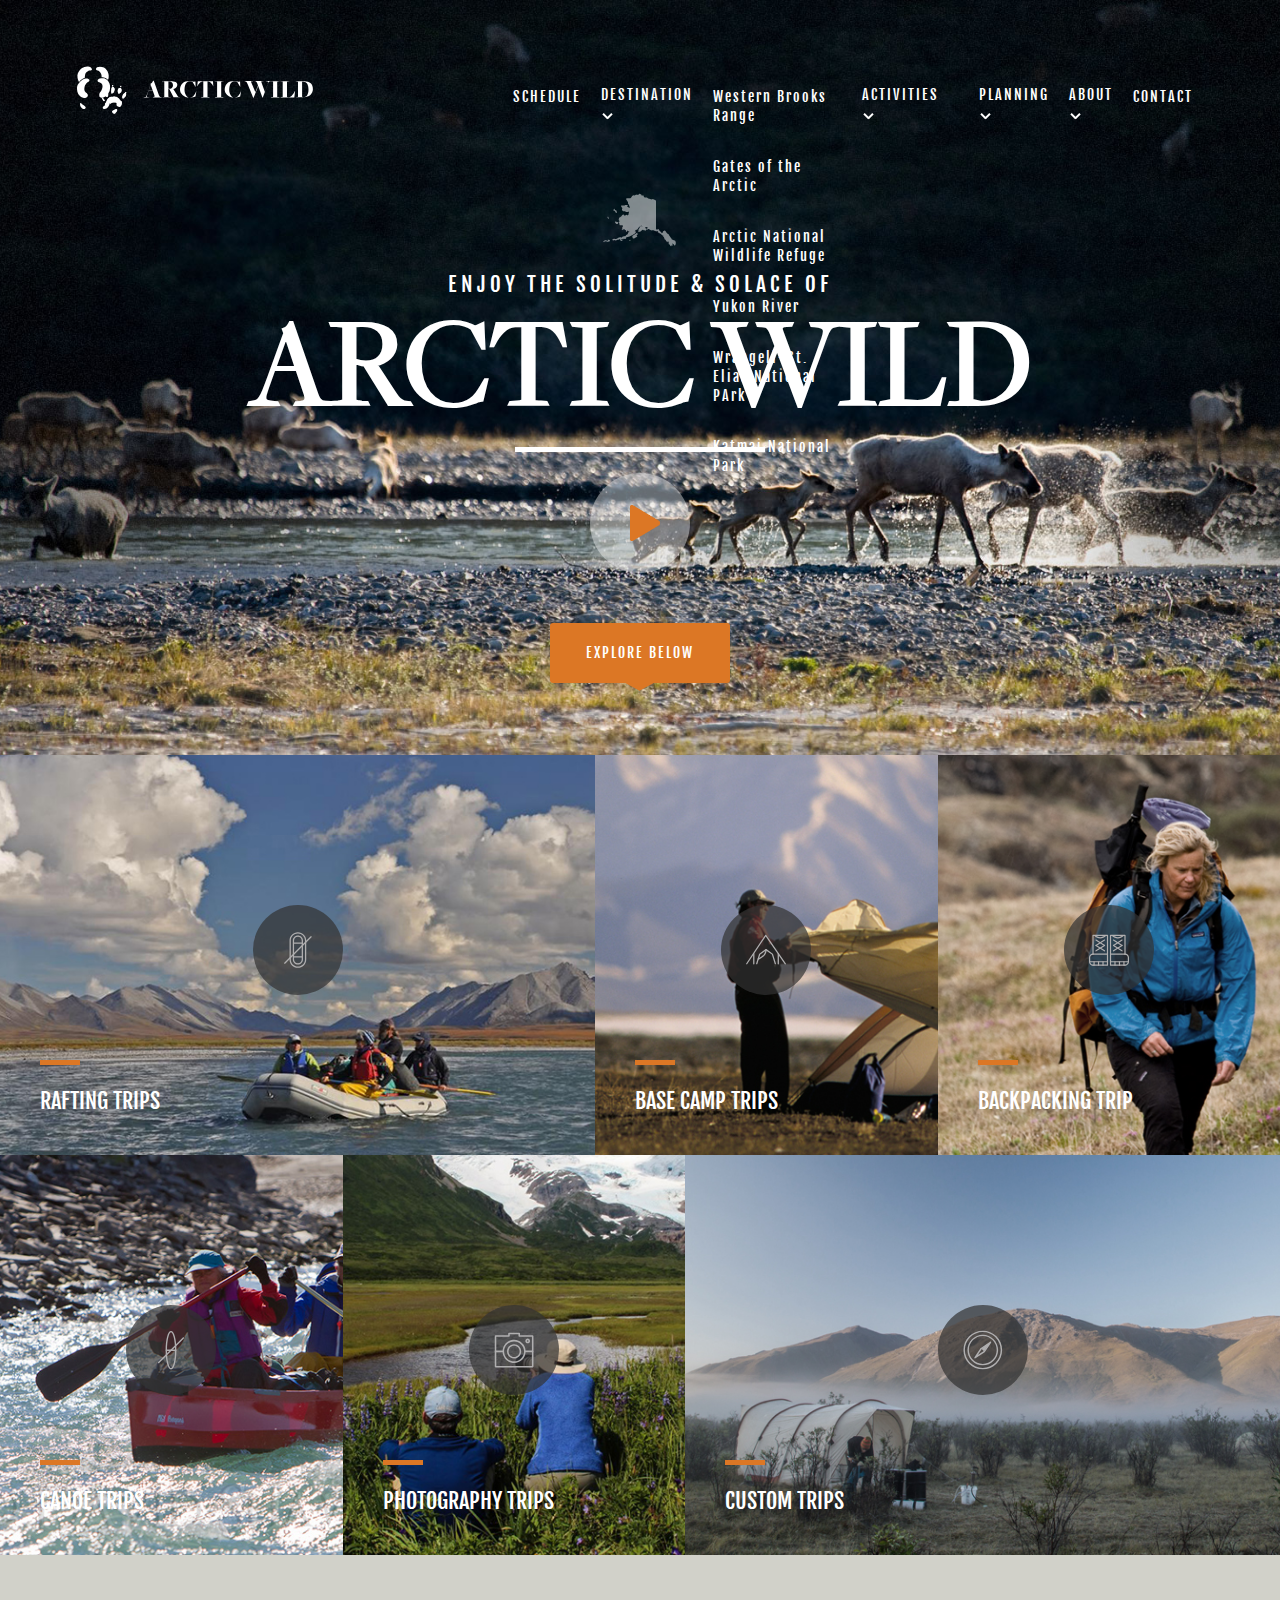
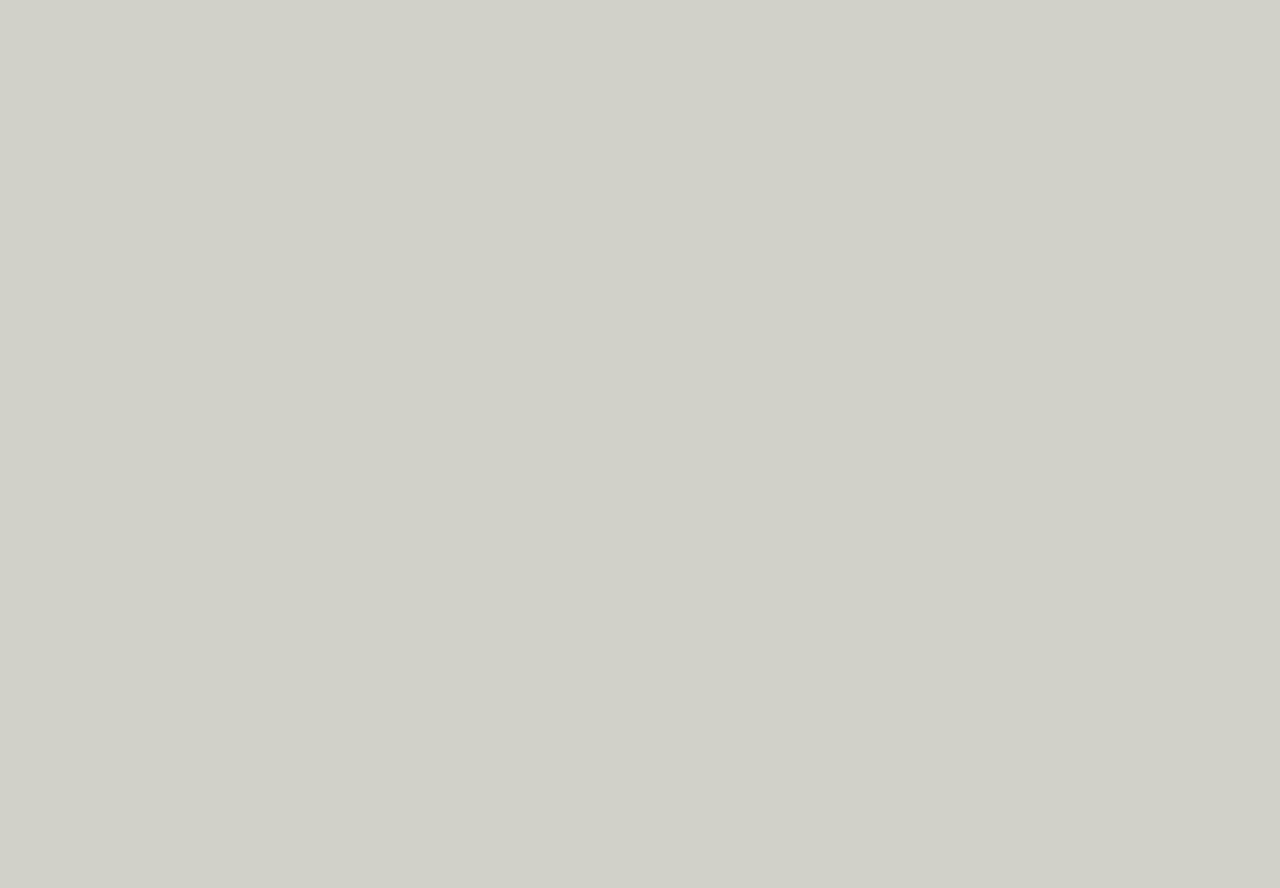
==== index.html @ 96a6e53b "start adding desktop nav menu" ====
<!DOCTYPE html>
<html>
  <head>
    <link rel="stylesheet" href="fonts/FjallaOne.css">
    <link rel="stylesheet" href="fonts/FreightBigBook.css">
    <link href="https://fonts.googleapis.com/css?family=Open+Sans" rel="stylesheet">
    <link rel="stylesheet" href="css/main.css" media="screen">
    <script
  src="https://code.jquery.com/jquery-2.2.4.min.js"
  integrity="sha256-BbhdlvQf/xTY9gja0Dq3HiwQF8LaCRTXxZKRutelT44="
  crossorigin="anonymous"></script>
    <script type="text/javascript" src="scripts/scripts.js"></script>
    <meta charset="utf-8">
    <title>arctic wild</title>
  </head>
  <body>
    <div class="top-container">
      <div class="nav-bar">
        <div class="nav-bar-logo">
          <svg xmlns="http://www.w3.org/2000/svg" xmlns:xlink="http://www.w3.org/1999/xlink" version="1.1" id="Layer_1" x="0px" y="0px" width="100px" height="100px" viewBox="0 0 100 100" enable-background="new 0 0 100 100" xml:space="preserve" class="svg-raw mark replaced-svg">
          <g>
          	<g>
          		<g>
          			<path fill="#FFFFFF" d="M17.018,90.311c0-0.119,0-0.18,0-0.356c0-0.12-0.179,0-0.06,0.117L17.018,90.311z"></path>
          			<path fill="#FFFFFF" d="M13.571,88.229l1.664-0.119c0.95-0.535,1.841-1.13,2.081-2.376c0-0.237,0-0.713,0-1.131l-0.714-1.187     l-0.417-0.476c-0.118,0-0.238-0.06-0.238-0.06c-0.119,0-0.177,0-0.177-0.179l-3.685-3.091c-0.535,0-0.594-0.533-1.07-0.771     c-1.544-1.19-2.555-2.854-4.457-2.675C6.439,76.346,6.261,76.762,6.083,77c-0.119,1.542,0,2.969,0.416,4.336l0.713,1.844     c0.059,0.237,0.356,0.476,0.356,0.771c0.059,0.118,0.296,0.118,0.356,0.178l0.713,1.01c0,0.061,0.059,0.12,0.178,0.358     c0,0,0.06,0.058,0.06,0.118c0.95,1.127,2.139,1.96,3.564,2.495C12.917,88.11,13.333,88.229,13.571,88.229z"></path>
          			<path fill="#FFFFFF" d="M14.997,66.184c0.95,0,1.842-0.416,2.793-0.534c0.892-0.356,1.426-0.654,1.782-1.189     c0.061,0,0.178-0.061,0.239-0.061c0.653-0.415,0.891-1.129,1.544-1.662c0.475-1.308,0.298-2.675,0.06-3.982     c-0.713-1.724-2.377-2.852-3.685-3.921l-0.654-0.3c0-0.236-0.237-0.236-0.237-0.354c-0.238-0.415-0.594-0.653-0.892-1.01     c-0.415-0.773-0.712-1.485-0.891-2.021c-0.831-2.673-0.297-5.764,0.357-8.259c0-0.297,0-0.476,0.178-0.655l1.129-2.674     c0.118-0.119,0.118-0.119,0.237-0.119l1.248-1.961c0.714-0.833,1.605-2.317,2.912-2.852l1.545-1.07     c0.059-0.059,0.059-0.178,0.356-0.297c0.476,0,1.069-0.653,1.486-1.188c0.535-0.773,0.238-1.664,0-2.615     c-0.773-1.188-2.08-1.902-3.566-2.436c-1.307-0.119-2.496-0.179-3.803,0.178c-0.951,0-1.663,0.594-2.614,0.594     c-0.356,0.06-0.476,0.298-0.833,0.298l-3.802,2.138c-0.061,0-0.18,0.179-0.18,0.179l-2.733,2.318l-1.01,1.188     c-0.713,0.535-1.426,1.367-2.021,2.02c-0.06,0.298-0.118,0.357-0.178,0.476L2.815,37.6l-1.249,2.08l-0.476,0.892     c-0.059,0.475-0.416,0.951-0.416,1.427C0.2,42.592,0.378,43.246,0.2,43.899c-0.475,2.615,0,5.348,0.357,8.023     c-0.12,0.416,0.178,0.712,0.178,1.366c0.356,0.713,0.416,1.365,0.772,1.962c0.535,1.781,1.426,3.269,2.496,4.634     c0.594,0.773,1.546,1.664,2.199,2.379c0.059,0.059,0.237,0.236,0.237,0.236c1.069,1.129,2.555,1.9,4.279,2.614     c0.951,0.238,1.902,0.654,3.09,0.952C14.165,66.065,14.521,66.065,14.997,66.184z"></path>
          			<path fill="#FFFFFF" d="M4.479,33.261c0.06,0,0.06,0,0.119,0l0.536-0.415c1.128-1.427,3.03-3.388,4.754-4.338     c0.237-0.058,0.415-0.058,0.474-0.12c0.595-0.594,1.368-0.712,2.08-1.188c0.713,0.118,0.892-0.476,1.604-0.476     c0.357-0.058,0.417-0.356,0.951-0.356l0.417-0.593c0.534-2.081,0.297-4.219,0.891-6.358c0.297-0.833,0.297-1.605,0.714-2.2     c0.237-0.831,0.712-1.484,1.307-2.081c0.119-0.059,0.178-0.237,0.297-0.237l0.119-0.296c0.118-0.06,0.178-0.06,0.297-0.119     c0.119-0.119,0.119-0.179,0.177-0.238c0.654-0.535,1.249-1.189,1.961-1.485c0.356-0.298,0.833-0.357,0.952-0.713     c0.891-0.297,1.367-0.476,2.139-0.832c1.841-0.06,4.337,0,5.408-1.665c0.118-0.119,0.118-0.177,0.118-0.177     c0.475-1.725-0.475-2.972-1.724-4.042c-2.02-1.842-5.05-2.199-7.725-2.318c-1.842,0-3.744,0.416-5.289,0.951     c-0.356,0.178-0.891,0.178-1.129,0.356c-0.95,0.535-1.783,0.952-2.674,1.427c-2.377,1.128-4.16,3.149-5.824,4.753     c-1.546,2.138-2.853,4.16-3.803,6.478c-0.238,1.07-0.535,1.783-0.535,2.792c0,0.06-0.119,0.117-0.178,0.117     c0,0.597-0.238,1.191-0.06,1.785c-0.119,2.614,0.238,5.169,1.189,7.784c0.416,0.951,0.593,2.08,1.129,2.852     c0.237,0.417,0.475,0.774,0.772,0.951c0.119,0,0.179,0,0.417,0.06L4.479,33.261z"></path>
          		</g>
          		<path fill="#FFFFFF" d="M53.979,87.992c1.962,0.237,4.16-0.595,5.765-1.546c1.011-1.009,2.08-1.782,2.675-2.853    c0,0,0.356-0.118,0.356-0.414l0.118-0.238l1.367-2.199c0.653-1.781,1.486-3.98,0.118-5.823c-0.118-0.298-0.831-0.298-1.129,0    c-0.475,0.118-0.95,0.417-1.247,0.654c-0.892,0.653-1.783,1.427-2.496,2.138l-3.625,2.854l-0.356,0.355    c-0.118,0-0.297,0.061-0.356,0.297l-1.13,0.773c-0.06,0.06-0.06,0.177-0.237,0.237c-0.771,0.416-1.426,1.07-2.139,2.02    c-0.179,0.892-0.06,1.962,0.237,2.676c0.178,0.119,0.416,0.475,0.595,0.594L53.979,87.992z"></path>
          		<path fill="#FFFFFF" d="M48.928,65.53c2.556,0.179,4.933-0.952,7.013-1.902c0-0.058,0.06-0.058,0.178-0.238    c0.298,0,0.417-0.177,0.417-0.238c0.771-0.235,1.307-1.069,1.96-1.543c0.654-0.536,1.248-1.249,1.842-1.663    c0.298-0.181,0.298-0.478,0.417-0.536l1.782-2.26l0.475-0.89l0.298-0.892c0.179-0.179,0.297-0.179,0.416-0.237    c0.178-0.597,0.892-1.308,0.951-2.141c0.416-0.296,0.416-0.832,0.534-1.128c1.07-3.507,1.368-7.073,0.773-10.697    c-0.119-1.546-0.773-2.733-1.01-4.22l-2.438-4.516c-0.951-1.188-2.317-2.199-3.387-3.269l-2.318-1.366    c-0.771-0.713-1.663-0.833-2.496-1.188c-0.475,0-1.01,0-1.306-0.238c0,0-0.238,0-0.298,0s-0.179,0-0.237-0.059h-4.16l-3.09,0.653    c-0.535,0.595-1.427,0.595-1.962,1.13c-1.307,0.891-2.139,2.02-2.257,3.564c0.178,0.713,0.416,1.248,0.773,1.545    c0,0.059,0.059,0.059,0.059,0.178c0.06,0.059,0.119,0.059,0.298,0.059c0,0.061,0.059,0.119,0.179,0.238    c0.059,0.178,0.356,0.238,0.474,0.238l3.091,1.189l2.852,1.723c0,0.06,0,0.238,0.119,0.416c0.059,0,0.179,0,0.237,0    c0.06,0.118,0.06,0.178,0.119,0.298c0.119,0.059,0.237,0.059,0.417,0.118c2.021,2.793,1.604,7.13,0.356,10.4    c-0.595,1.248-1.129,2.673-1.724,3.803l-1.545,2.317c-0.119,0.179-0.119,0.236-0.238,0.236l-0.594,0.596    c-0.654,1.01-1.07,2.138-1.308,3.327l-0.06,2.495c0.297,1.188,0.416,2.794,1.724,3.389c0.059,0.117,0.059,0.237,0.178,0.355    l0.832,0.417l0.417,0.118c0.297,0.18,0.297,0.298,0.475,0.358L48.928,65.53z"></path>
          		<path fill="#FFFFFF" d="M61.883,29.34l0.06-0.119c0.237-0.119,0.356-0.238,0.535-0.416c0.415-1.13,0.533-2.378,0.831-3.686    c0.179-2.435,0.238-4.575-0.356-6.893c-0.355-0.891-0.355-1.664-0.772-2.495c-0.237-0.715-0.416-1.011-0.476-1.784    c-0.238-0.238-0.356-0.772-0.534-1.129c-0.477-0.712-1.01-1.426-1.545-2.139c-0.357-0.535-0.772-1.01-1.248-1.604    c-0.417-0.891-1.665-1.841-2.437-2.377c-0.534-0.356-0.832-0.773-1.367-1.01c-0.772-0.476-1.426-0.594-2.198-1.188    c-4.101-1.189-8.617-1.486-12.302,0.179c-0.237,0.237-0.298,0.415-0.535,0.415c-0.236,0.119-0.296,0.238-0.415,0.298    c-0.06,0.178-0.237,0.357-0.476,0.476c-0.475,0.712-0.951,1.901-0.535,3.03c0.06,0.06,0.06,0.178,0.178,0.357    c0.238,0.296,0.654,0.89,1.248,1.068c1.011,0.417,2.14,0.417,3.15,1.011c0.535,0,0.593,0.476,1.128,0.476    c1.724,1.604,3.328,3.566,4.338,5.883c0.179,0.535,0.357,1.248,0.594,1.783c0.119,0.594,0.298,1.129,0.298,1.724    c0.356,1.07,0,2.138,0.178,3.268l2.377,0.059l3.804,1.07c2.436,0.951,4.337,2.139,6.357,3.744H61.883z"></path>
          	</g>
          	<g>
          		<path fill="#FFFFFF" d="M75.016,97.737l2.02-1.426l0.476-1.249c1.366-0.534,2.021-1.663,2.614-2.911    c0.595-1.129,0.238-2.377,0.059-3.506c-0.178-0.416-0.652-0.773-1.307-0.891c-1.129,0.117-1.842,0.475-2.791,0.831    c0,0.06-0.119,0.06-0.18,0.179l-2.91,1.664c-0.061,0.059-0.119,0.238-0.179,0.297l-1.843,1.01l-0.594,0.653l-0.416,0.833    l1.188,2.495l0.713,0.655L75.016,97.737z"></path>
          		<path fill="#FFFFFF" d="M74.836,97.203l0.833-0.179c0.237-0.179,0.298-0.475,0.713-0.594l0.595-1.546    c0.118-0.118,0.236-0.238,0.534-0.356c0.237-0.237,0.297-0.535,0.772-0.593c0.475-0.714,1.13-1.248,1.486-2.259    c0.475-1.01,0.118-2.081-0.238-3.031c-1.129-0.713-2.496,0-3.445,0.476l-4.755,3.149c-0.298-0.06-0.356,0.238-0.594,0.297    c-0.119,1.368,0.475,2.437,1.486,3.209C73.114,96.431,74.005,96.667,74.836,97.203z"></path>
          		<path fill="#FFFFFF" d="M85.177,83.772L86.9,83.18c1.96-1.368,2.732-4.517,2.971-7.131c0-0.299-0.06-0.417-0.179-0.594    l0.476-2.021c-1.664-1.188-3.625-2.615-4.933-4.457c-0.059-0.297-0.118-0.476-0.356-0.594l-0.476-0.714l-3.149-2.853    c-1.484-1.366-4.041-0.95-5.942-1.842c-2.376-0.356-4.635,0.357-7.189,0.713c-2.258,0.652-4.517,1.486-6.061,3.149    c-0.417,0.416-0.714,0.773-1.13,1.13c-0.595,1.248-1.129,2.317-1.782,3.565c-0.595,2.079-1.427,3.624-2.675,4.992    c-0.653,0.712-0.534,1.603-0.653,2.494c0.297,1.069,0.653,2.021,1.604,2.674c0.892,0.475,1.783,0.06,2.556-0.297    c0.06-0.06,0.179-0.119,0.298-0.237l0.949-0.476l0.654-0.477c0.714-0.889,0.714-2.436,0.892-3.682    c0.178-0.298,0.475-0.476,0.831-0.714c1.189,0.416,2.141,2.316,3.507,1.604c0.356-0.178,0.653-0.357,0.892-0.476    c0.118-0.058,0.178-0.177,0.356-0.414c1.604-1.188,3.803-1.188,5.882-1.308c1.427,0.415,2.971,0,4.101,0.533    c0.356,0.417,0.832,0.714,0.892,1.012c-0.238,2.257-0.417,4.574,1.545,5.823c0.236,0.059,0.297,0.118,0.297,0.118L85.177,83.772z"></path>
          		<path fill="#FFFFFF" d="M84.226,83.18l2.08-0.298c1.545-0.952,2.198-2.794,2.675-4.755c0-1.603,0.356-2.91,0.475-4.337    c-0.297-0.356-0.773-0.714-1.426-0.95c-0.06-0.119-0.179-0.179-0.238-0.238l-1.961-1.783c-0.535-1.069-1.248-1.842-2.021-2.852    c-0.713-0.714-1.427-1.546-2.377-2.021c-0.06-0.058-0.179-0.178-0.238-0.236c-0.118-0.237-0.415-0.237-0.772-0.416    c-0.059-0.119-0.059-0.238-0.238-0.417c-1.603-0.536-3.564-0.832-5.168-1.188c-0.536,0-0.773-0.06-1.249,0l-0.595-0.179    c-2.911,0.535-6.298,0.595-8.912,2.081c-0.06,0.06-0.119,0.237-0.298,0.355c-0.237,0.06-0.415,0.179-0.533,0.356    c-0.061,0.119-0.238,0.18-0.418,0.237c-0.059,0.12-0.236,0.12-0.296,0.358l-0.416,0.475c0,0.297-0.356,0.535-0.595,0.595    c-1.129,1.424-1.604,3.625-2.555,5.347c-0.416,2.437-3.328,3.923-2.496,6.419c0.297,0.355,0.534,0.594,0.653,0.95    c0.179,0.118,0.416,0.476,0.832,0.653l1.843-0.653c0.118-0.061,0.298-0.179,0.355-0.295c0-0.062,0.238-0.182,0.477-0.182    c0.652-0.356,1.01-1.127,1.248-2.079c-0.179-1.07,0.237-1.96,0.653-2.733l1.842,0.062c0.06,0.355,0.476,0.414,0.772,0.712    c0,0,0,0.06,0.06,0.179c0.179,0,0,0.179,0.297,0.118l0.713,0.417c2.021-0.832,4.041-2.558,6.773-2.14    c1.783-0.061,3.566-0.061,5.171,0.178c0.06,0.118,0.178,0.298,0.415,0.237c0.655,0.417,1.248,0.772,1.426,1.605    c0,1.365-1.009,2.912-0.059,4.039c0.297,0.535,0.595,1.011,1.129,1.309L84.226,83.18z"></path>
          		<path fill="#FFFFFF" d="M53.562,72.424l1.427-0.356c0.595-0.357,0.951-0.951,0.714-1.783c-1.07-1.308-2.021-2.615-3.388-3.982    c-0.534-0.297-0.832-0.712-1.308-1.068l-1.248,0.118c-0.298,0.416,0,1.069,0,1.546l0.595,0.771l1.367,3.031l1.188,1.367    C53.267,72.008,53.325,72.304,53.562,72.424z"></path>
          		<path fill="#FFFFFF" d="M53.92,71.71l1.129-0.594c0-0.06,0.06-0.179,0.06-0.298l-1.546-2.139c-0.178-0.06-0.237-0.357-0.356-0.713    l-2.437-1.962c-0.179,0-0.415,0-0.415,0.297l1.367,3.089c0.06,0.06,0.178,0.18,0.415,0.358l0.773,1.485l0.891,0.536L53.92,71.71z"></path>
          		<path fill="#FFFFFF" d="M91.654,67.253c1.188,0,2.14-1.069,2.971-1.901c0.119-0.118,0.237-0.178,0.416-0.238l1.308-1.247    c1.188-1.725,2.377-3.625,1.901-6.062c-0.119-0.237-0.179-0.417-0.179-0.596l0.893-1.604l-0.119-0.713l-0.714-0.772h-1.366    c-0.237,0.296-0.594,0.533-0.772,0.892v0.594l-1.664,1.129c-1.069,0.892-2.259,1.784-2.912,3.388    c-0.535,1.07-0.417,2.199-1.069,3.328c-0.297,1.426,0.772,2.317,0.652,3.447c0,0.236,0.238,0.177,0.477,0.355H91.654z"></path>
          		<path fill="#FFFFFF" d="M91.893,66.539c0.177,0,0.296-0.118,0.475-0.118c1.366-0.771,2.614-2.021,3.922-3.446    c0.831-1.427,1.545-2.733,1.486-4.456c-0.238-0.893-0.833-1.131-1.188-1.784c0-0.059,0.118-0.177,0.178-0.237    c0.178,0,0.297,0,0.476,0c0.535-0.119,0.594-0.653,0.95-1.01c0.06-0.237-0.06-0.356-0.119-0.595c-0.534,0-1.129,0.238-1.307,0.713    v0.654l-1.842,0.771c-0.357,0.238-0.714,0.595-1.309,0.952l-1.129,1.247l-0.534,1.248c-0.297,1.01-0.476,1.901-0.952,2.972    c-0.178,1.068,0.357,1.724,0.477,2.733c0.179,0.298,0.179,0.179,0.238,0.355C91.714,66.539,91.832,66.539,91.893,66.539z"></path>
          		<path fill="#FFFFFF" d="M60.635,64.044l0.594-0.356c0.179-0.179,0.356-0.355,0.654-0.475c0.892-2.318,1.308-5.646-0.417-7.726    c-1.306-1.427-2.316-3.329-4.337-3.149c-0.832,0.296-1.308,0.713-1.783,1.129c-1.188,1.844-1.426,4.635-0.297,6.774    c0.237,0.06,0.297,0.237,0.297,0.416c0.951,1.484,2.377,2.494,3.981,3.269L60.635,64.044z"></path>
          		<path fill="#FFFFFF" d="M59.862,63.332h0.653c0.178,0,0.178-0.298,0.298-0.476c0.118-0.06,0.179-0.119,0.237-0.238    c0.178-0.06,0.356-0.355,0.356-0.714l0.476-0.712c0.179-1.546,0.238-3.209-0.476-4.577c-0.832-1.484-1.961-2.674-3.388-3.625    c-1.188,0.061-2.198,0.951-2.674,1.902c-0.653,1.902-0.416,4.279,0.654,5.765l1.426,1.425L59.862,63.332z"></path>
          		<path fill="#FFFFFF" d="M83.928,57.864l3.21-2.554c0.059-0.061,0.236-0.18,0.356-0.18l0.713-0.715l0.773-1.246    c0.475-1.665,0.652-3.744-0.12-5.646l-0.415-0.476c-0.179-0.534-0.654-0.594-0.951-1.01c-1.188-0.118-2.615-0.594-3.862,0.178    c-1.485,1.427-1.902,3.21-2.438,5.349c0,1.069,0.238,1.842,0.416,2.911C82.442,55.547,82.442,57.27,83.928,57.864z"></path>
          		<path fill="#FFFFFF" d="M69.608,57.626l2.911-1.782c0.891-0.893,1.723-2.14,2.021-3.506c0.713-0.773,0.595-2.021,0.951-3.091    c0.119-1.724-0.476-3.446-1.605-4.458c-1.009-0.712-2.495-1.069-3.921-0.415c-0.179,0.119-0.179,0.237-0.356,0.237    c-1.427,2.556-0.951,5.706-1.367,8.559c0.179,1.483-0.06,2.852,0.653,4.039c0,0.179,0.298,0.358,0.654,0.417H69.608z"></path>
          		<path fill="#FFFFFF" d="M83.632,56.911c1.604-0.414,2.437-1.899,3.921-2.791c1.011-1.486,1.605-3.506,1.011-5.348    c-0.238-0.297-0.238-0.712-0.356-0.951c-0.178,0-0.237-0.119-0.416-0.298c-0.179-0.476-0.595-0.594-0.891-1.01l-2.854,0.178    c-1.723,1.664-2.317,4.813-1.723,7.667c0.476,0.952,0.772,1.604,1.188,2.553H83.632z"></path>
          		<path fill="#FFFFFF" d="M69.608,56.734l1.248-0.652l0.891-0.356c0.357-0.179,0.357-0.595,0.772-0.714    c0.298-0.358,0.477-0.951,0.833-1.308c1.127-2.199,1.9-5.17,0.89-7.488c-0.415-0.356-0.89-0.891-1.365-1.248    c-0.179,0.06-0.238,0.06-0.535,0.179c-0.476-0.357-1.13-0.536-1.843-0.357c-0.771,0.179-0.652,1.249-0.95,1.724    c0,0.12,0,0.238,0.06,0.416c-0.772,3.149-0.714,6.477-0.119,9.805H69.608z"></path>
          		<path fill="#FFFFFF" d="M54.989,51.447h0.653c0.357-0.476,0.654-1.19,0.535-1.903c-0.356-0.534-0.653-1.01-0.832-1.605    l-0.476-0.058c-0.654,0.474-0.892,1.425-0.594,2.257c0.178,0.475,0.356,0.832,0.534,1.187    C54.87,51.326,54.93,51.326,54.989,51.447z"></path>
          		<path fill="#FFFFFF" d="M55.286,50.614c0.06-0.119,0.06-0.297,0.298-0.475c0.059-0.238-0.238-0.238-0.298-0.417l-0.237-0.89    c-0.238,0.238-0.179,0.713-0.238,1.009L55.286,50.614L55.286,50.614z"></path>
          		<path fill="#FFFFFF" d="M87.196,44.493c0.416,0.118,0.893-0.06,1.249-0.416c0.236-0.536,0.713-1.249,0.118-1.843    c-0.06-0.296-0.238-0.415-0.356-0.534l-1.486,0.06c-0.236,0.475-0.771,1.249-0.475,1.96    C86.543,44.018,86.721,44.434,87.196,44.493z"></path>
          		<path fill="#FFFFFF" d="M87.196,43.72l0.833-0.535l0.06-0.653c-0.119-0.239-0.595-0.357-0.893-0.239    c-0.177,0.239-0.476,0.535-0.476,1.01l0.417,0.416H87.196z"></path>
          		<path fill="#FFFFFF" d="M71.153,43.186l0.951-0.534l0.594-0.892v-0.654l-0.475-0.654c-0.418-0.179-1.19-0.474-1.725-0.179    c-0.297,0.654-1.128,1.546-0.652,2.378l1.128,0.534H71.153z"></path>
          		<path fill="#FFFFFF" d="M70.677,42.533c0.477,0.119,0.893-0.239,1.129-0.654c0.061-0.179,0.18-0.297,0.299-0.476    c-0.061-0.356-0.535-0.535-0.951-0.535l-0.772,1.13c0,0.177,0,0.296,0.059,0.475C70.499,42.473,70.618,42.473,70.677,42.533z"></path>
          	</g>
          </g>
          </svg>
          <svg xmlns="http://www.w3.org/2000/svg" xmlns:xlink="http://www.w3.org/1999/xlink" version="1.1" id="Layer_1" x="0px" y="0px" viewBox="0 0 180 50" enable-background="new 0 0 180 50" xml:space="preserve" class="svg-raw text replaced-svg">
          <g display="none">
          	<g display="inline">
          		<g>
          			<g>
          				<path fill="#FFFFFF" d="M8.5,26.2v0.7h3.2l4.1,7c0.5-0.1,1-0.2,1.5-0.2c0.7,0,1.3,0.2,1.9,0.3l0.2-0.3c-0.6-0.1-1-0.1-1.1-0.2      c-0.4-0.3-0.9-0.7-1.4-1.4c-0.5-0.7-1.2-1.9-1.9-3.4c-0.8-1.5-1.4-2.5-1.5-2.7c-0.6-1.1-1.2-2.2-1.8-3.6      c-0.6-1.3-1.2-2.6-1.7-3.8c-0.5-1.2-0.8-1.8-0.8-1.9l-0.6,0.1v3.6l2.8,5.8H8.5z"></path>
          				<path fill="#FFFFFF" d="M8.5,20.5v-3.6l-2,0.2c0.1,0.1,0.2,0.2,0.3,0.3c0.1,0.1,0.2,0.3,0.3,0.4c0,0.1,0.1,0.3,0.1,0.5      c0.1,0.4-0.1,1.3-0.4,2.6c-0.4,1.3-0.9,2.6-1.6,4c-0.5,1.4-1.1,2.4-1.3,3c-0.3,0.7-0.5,1.2-0.8,1.8c-0.3,0.5-0.6,1.3-1,1.9      c-0.4,0.7-0.8,1.5-1.4,2.3L1,34c0.2,0,0.4,0,0.5,0s0.3,0,0.3,0c0.2,0,0.3,0,0.5,0c0.3,0,0.8,0.1,1.8,0.1l0.1-0.3l0,0H4.1H4      c-0.3-0.1-0.6-0.2-0.8-0.3C3.1,33.6,3,33.4,2.9,33C3,32.9,3,32.7,3,32.6l2.4-5.8h3v-0.7H5.7L8,19.2L8.5,20.5z"></path>
          			</g>
          		</g>
          		<g>
          			<g>
          				<path fill="#FFFFFF" d="M27.6,25.1v1.2c0.1,0,0.1,0.1,0.2,0.1c0.3,0.1,1.1,1,2.1,2.6s1.9,2.8,2.9,3.8c0.8,0.9,1.8,1.4,2.8,1.4      c0.7,0,1.4-0.1,2.1-0.4v-0.3L37,33.6c-0.8-0.2-1.4-0.7-2.1-1.2c-0.6-0.7-1.2-1.4-1.7-2.2c-0.5-0.8-1-1.6-1.6-2.5      c-0.1-0.2-0.5-0.6-0.8-1c-0.4-0.5-0.7-0.8-0.8-1.1v-0.4c0.1-0.1,0.6-0.3,1.1-0.7c0.5-0.3,1.1-0.8,1.6-1.5      c0.5-0.6,0.7-1.4,0.7-2.2c-0.1-1.1-0.3-2-0.8-2.6c-0.5-0.5-1.2-0.9-1.9-1.1c-0.8-0.2-1.7-0.3-2.9-0.3v1.1      c2.5,0.1,3.9,1.5,3.9,4.2c0,1.3-0.4,2.1-1,2.4S29.3,25,28.5,25C28,25.1,27.8,25.1,27.6,25.1z"></path>
          				<path fill="#FFFFFF" d="M27.6,17.9v-1.1c-0.1,0-0.1,0-0.1,0c-0.8,0-1.4,0-1.7,0c-0.3,0-0.6,0.1-0.8,0.1      c-0.8,0.3-1.9,0.5-2.8,0.5c-0.4,0-0.9-0.1-1.5-0.2l-0.2,0.3c0.5,0.1,0.8,0.3,1,0.6c0.3,0.3,0.4,0.7,0.4,1.2c0,0.8,0,2.1,0.1,3.5      c0.1,1.5,0.1,3,0.1,4.5c0.1,1.5,0.1,2.7,0.1,3.6c0,0.7,0.1,1.4,0.1,1.9c0,0.6,0,1,0,1.3l0.2,0.1c0.5-0.1,0.9-0.1,1.3-0.1      c0.1,0,0.6,0.1,1,0.1c0.5,0.1,0.7,0.1,0.7,0.1l0.2-0.3c-0.8,0-1.3-0.7-1.4-1.8L24,26.3l0,0l0,0c0.3,0,0.7-0.1,1-0.1s0.7,0,1.2,0      c0.7,0,1.2,0.1,1.6,0.2v-1.2c-2.1,0-3.5-0.1-3.9-0.4V18L27.6,17.9h-0.2C27.4,17.9,27.5,17.9,27.6,17.9z"></path>
          			</g>
          		</g>
          		<path fill="#FFFFFF" d="M42.2,19.4l0.8-0.6c1.6-1.2,3.7-1.8,6.5-1.8c1,0,2,0.1,3.1,0.2c1,0.2,1.9,0.2,2.5,0.3l0.1,0.3    c-0.5,1-0.8,1.8-0.8,2.5L54,20.5c0-0.1-0.1-0.3-0.2-0.7c-0.1-0.3-0.2-0.5-0.4-0.7c-0.3-0.3-1-0.6-2.2-0.8C50,18.1,48.8,18,47.6,18    c-0.9,0-1.9,0.1-2.6,0.3c-0.8,0.2-1.4,0.5-2,1c-0.5,0.5-1,1.2-1.3,2c-0.3,0.9-0.5,2.1-0.5,3.6c0,2.1,0.4,3.7,1.1,4.8    c0.7,1.1,1.7,2,3,2.4c1.2,0.4,2.7,0.7,4.2,0.7c1.2,0.1,2.3-0.1,3.2-0.4c0.8-0.3,1.6-0.7,2.2-1.1c0.6-0.4,0.8-0.7,0.7-0.7l0.3,0.2    c-0.1,0.1-0.3,0.3-0.7,0.7c-0.4,0.4-0.9,0.9-1.6,1.3c-0.6,0.5-1.4,0.8-2.4,1.2c-0.9,0.3-1.9,0.4-3,0.4c-2.4-0.1-4.2-0.5-5.5-1.3    c-1.2-0.7-2.1-1.8-2.6-2.9c-0.4-1.2-0.7-2.8-0.8-4.8c-0.1-1.1,0.2-2.1,0.7-3.1C40.5,21.1,41.2,20.1,42.2,19.4L42.2,19.4z"></path>
          		<path fill="#FFFFFF" d="M57.4,19.7l-0.2-0.1c0.4-0.8,0.7-1.7,0.7-2.5c1.3,0.1,3.5,0.2,6.2,0.2c3.4,0,6.6-0.1,9.7-0.2l0.1,0.2    c-0.4,0.8-0.7,1.6-0.7,2H73c0-0.6-0.2-1-0.6-1.1c-0.1,0-0.7-0.1-1.8-0.1C69.5,18,68.5,18,67.8,18c-1.1,0-1.8,0-1.8,0.1l0.2,12.8    c0,0.8,0.1,1.5,0.3,2c0.2,0.5,0.6,0.8,1.2,0.9L67.5,34c-0.6,0-1.4,0-2.1,0h-0.8l-0.1-0.2c0-1.9,0.1-4.6,0.1-7.8    c0-2.2-0.1-4.7-0.2-7.6c-0.2,0-0.5-0.1-0.8-0.1s-0.9,0-1.9,0c-1.4,0-2.4,0.1-3.2,0.2c-0.2,0.1-0.4,0.2-0.5,0.3    C57.9,19,57.7,19.3,57.4,19.7z"></path>
          		<path fill="#FFFFFF" d="M76.4,17.3l0.1-0.3c0.4,0,0.7,0,0.8,0c0.3-0.1,0.6-0.1,1-0.1c0.5,0,0.8-0.1,1.2-0.1l0.3,0.3    c0,2.5,0,4.4-0.1,5.6c0.1,0.6,0.1,1.6,0.1,3c0.1,1.8,0.1,4.1,0.1,6.8c0,0.4,0.2,0.8,0.5,1c0.3,0.3,0.7,0.4,1.2,0.4L81.2,34    c-0.3,0-0.7-0.1-1-0.1c-0.5-0.1-0.8-0.2-0.9-0.2c-0.3,0-0.7,0.2-1.3,0.3l-0.1-0.2V20C77.9,18.3,77.4,17.5,76.4,17.3z"></path>
          		<path fill="#FFFFFF" d="M86.6,19.4l0.8-0.6c1.6-1.2,3.7-1.8,6.5-1.8c1,0,2,0.1,3.1,0.2c1,0.2,1.9,0.2,2.5,0.3l0.1,0.3    c-0.5,1-0.8,1.8-0.8,2.5l-0.3,0.3c0-0.1-0.1-0.3-0.2-0.7c-0.1-0.3-0.2-0.5-0.4-0.7c-0.3-0.3-1-0.6-2.2-0.8s-2.4-0.3-3.6-0.3    c-0.9,0-1.9,0.1-2.6,0.3c-0.8,0.2-1.4,0.5-2,1c-0.5,0.5-1,1.2-1.3,2c-0.3,0.9-0.5,2.1-0.5,3.6c0,2.1,0.4,3.7,1.1,4.8    c0.7,1.1,1.7,2,3,2.4c1.2,0.4,2.7,0.7,4.2,0.7c1.2,0.1,2.3-0.1,3.2-0.4c0.8-0.3,1.6-0.7,2.2-1.1s0.8-0.7,0.7-0.7l0.3,0.2    c-0.1,0.1-0.3,0.3-0.7,0.7c-0.4,0.4-0.9,0.9-1.6,1.3c-0.6,0.5-1.4,0.8-2.4,1.2c-0.9,0.3-1.9,0.4-3,0.4c-2.4-0.1-4.2-0.5-5.5-1.3    c-1.2-0.7-2.1-1.8-2.6-2.9c-0.4-1.2-0.7-2.8-0.8-4.8c-0.1-1.1,0.2-2.1,0.7-3.1C84.9,21.1,85.6,20.1,86.6,19.4L86.6,19.4z"></path>
          	</g>
          	<g display="inline">
          		<path fill="#FFFFFF" d="M124.3,20.1L124.3,20.1c-0.2,0.4-0.3,0.9-0.5,1.5s-0.4,1.2-0.6,1.6s-0.5,1.3-1,2.3    c-2.5,5.6-3.9,8.5-3.9,8.6l-0.3,0.2c-0.1-0.6-0.5-1.6-1-3.2s-1.3-3.6-2.4-5.9c-0.8-1.9-1.6-3.7-2.4-5.2s-1.2-2.4-1.4-2.5    c-0.1-0.1-0.3-0.2-0.7-0.3l0.2-0.3c0.3,0,0.7,0.1,1,0.1s0.5-0.1,0.7-0.1s0.4-0.1,0.8-0.2c1.2,2.4,2.4,4.9,3.4,7.5    c1.1,2.6,2,5.1,2.7,7.5l2.9-6.5c1-2.2,1.6-4.4,1.8-6.4c0.1-0.4,0-0.8-0.1-1s-0.3-0.4-0.5-0.4c-0.2-0.1-0.3-0.2-0.3-0.2V17    c0.3,0.1,0.8,0.1,1.2,0.1c0.4,0,0.8-0.1,1.2-0.1c1.1,2.6,2.2,5.2,3.1,7.7c0.9,2.5,1.8,5,2.6,7.4l3.2-6.7c0.4-0.8,0.8-1.9,1.3-3.4    s0.7-2.5,0.7-3.1c0-0.3-0.1-0.6-0.1-0.8c-0.1-0.2-0.2-0.4-0.3-0.5c-0.1-0.1-0.3-0.2-0.3-0.2c-0.1-0.1-0.2-0.1-0.3-0.1l0.1-0.3    c1,0,2-0.1,2.8-0.2l0.1,0.4c-0.7,2.2-1.2,3.8-1.5,4.8c-0.3,0.9-0.9,2.2-1.8,3.7c-1.8,3.4-3,5.7-3.7,7c-0.6,1.3-1,2-1,2.1l-0.3-0.2    c-0.2-0.8-0.5-1.6-0.7-2.5c-0.3-0.9-0.5-1.9-0.8-2.7c-0.3-0.9-0.9-2.2-1.6-3.9c-0.2-0.5-0.4-1-0.5-1.3s-0.3-0.7-0.4-1    s-0.3-0.8-0.6-1.4C124.7,21,124.5,20.5,124.3,20.1z"></path>
          		<path fill="#FFFFFF" d="M139.9,17.1l0.1-0.3c0.4,0,0.7,0.1,0.8,0.1c0.2,0,0.6-0.1,1-0.1s0.8-0.1,1.2-0.2l0.3,0.2    c0,2.5,0,4.3-0.1,5.5c0,0.6,0.1,1.6,0.1,2.9c0.1,1.8,0.1,4.1,0.1,6.6c0,0.4,0.2,0.7,0.5,1s0.7,0.4,1.1,0.4l-0.3,0.3    c-0.3,0-0.6-0.1-1-0.2c-0.4-0.1-0.8-0.1-0.9-0.1c-0.2,0-0.6,0.1-1.2,0.3l-0.2-0.2V19.6C141.4,18,140.9,17.2,139.9,17.1z"></path>
          		<path fill="#FFFFFF" d="M147.3,17l0.1-0.3c0.3,0.1,0.6,0.2,1.1,0.3c0.6,0,1.3-0.2,2-0.5l0.2,0.1c0,1.8,0,3.1,0,4s0.1,2.1,0.1,3.6    s0.1,3,0.1,4.3c0.1,1.4,0.1,2.7,0.2,3.9c1.6,0.2,3,0.4,4.1,0.4c1.4,0,2.9-0.3,4.3-0.7c0.1,0,0.3-0.1,0.3-0.2    c0.1-0.1,0.2-0.3,0.2-0.4c0.1-0.2,0.1-0.4,0.2-0.4l0.2-0.2l-0.6,2.6h-10.6l-0.4-13.9C148.8,18.2,148.3,17.4,147.3,17L147.3,17z"></path>
          		<g>
          			<g>
          				<path fill="#FFFFFF" d="M171.4,32.4v1.3c1.1-0.1,2.1-0.3,3-0.8l1.3-0.7c0.9-0.4,1.6-1,2.2-1.6c0.6-0.6,1.1-1.4,1.4-2.3      c0.3-0.9,0.4-2.1,0.4-3.5c0-1.9-0.4-3.4-1.1-4.6c-0.7-1.2-1.6-2-2.8-2.6c-1.2-0.5-2.5-0.8-4.1-0.8h-0.3V18      c1.9,0.1,3.4,0.7,4.6,1.7c1.2,1.1,1.8,3,1.8,5.6c0,1.9-0.2,3.5-0.7,4.5c-0.4,1-1,1.8-1.9,2.1c-0.8,0.3-1.8,0.5-3,0.4L171.4,32.4      z"></path>
          				<path fill="#FFFFFF" d="M171.4,18v-1.2H167c-1,0.3-2.2,0.6-3.5,0.6c-0.5-0.1-1.1-0.1-1.7-0.2l-0.2,0.2l0,0      c0.5,0,0.9,0.2,1.1,0.3c0.2,0.2,0.4,0.4,0.5,0.7c0.1,0.3,0.1,0.7,0.1,1.1V33l0.4,0.3c0.8,0,1.9,0.1,3.5,0.1      c1.5,0.1,2.7,0.1,3.5,0.1c0.2,0,0.5,0,0.8,0v-1.3l-6.4-0.3V18h5.9C171.1,18,171.2,18,171.4,18z"></path>
          			</g>
          		</g>
          	</g>
          </g>
          <g>
          	<path fill="#FFFFFF" d="M12.6,25.6l-0.8,2.4c-0.3,0.9-0.6,1.7-0.8,2.2c-0.2,0.5-0.3,0.9-0.2,1.2c0,0.3,0.2,0.5,0.5,0.6   c0.3,0.1,0.7,0.2,1.4,0.2l0.5,0.1l0.1,0.2H7.7l0.1-0.2l0.5-0.1c0.4-0.1,0.8-0.1,1.1-0.2s0.5-0.3,0.7-0.6c0.2-0.3,0.4-0.7,0.7-1.3   c0.2-0.6,0.5-1.3,0.9-2.3l3-8.3l-0.3-0.8c0.7-0.2,1.3-0.5,1.6-1c0.4-0.5,0.7-1.1,1.1-1.9h0.7l4.6,12.9c0.3,0.7,0.5,1.3,0.7,1.7   c0.2,0.4,0.4,0.8,0.6,1c0.2,0.2,0.4,0.4,0.6,0.5s0.4,0.2,0.7,0.2l0.7,0.1l0,0.2h-8.8l0.1-0.2l0.6-0.1c0.6-0.1,1-0.2,1-0.5   c0.1-0.3,0-0.8-0.3-1.6l-1.6-4.5H12.6z M16.6,25.3l-1.9-5.4h0l-2,5.4H16.6z"></path>
          	<path fill="#FFFFFF" d="M26.1,32.2l1-0.1c0.4-0.1,0.8-0.1,0.9-0.2c0.2-0.1,0.3-0.2,0.3-0.2V16.9c0-0.1,0-0.1,0-0.1   c0,0-0.1-0.1-0.2-0.1c-0.1,0-0.2-0.1-0.4-0.1c-0.2,0-0.4-0.1-0.8-0.1l-0.7-0.1L26,16.3l8.4-0.1c2.3,0,4,0.3,5.2,0.9   c1.2,0.6,1.7,1.6,1.7,3c0,1-0.4,1.8-1.1,2.5c-0.7,0.7-1.7,1.2-2.9,1.4l3.1,5.1c0.4,0.6,0.7,1.1,0.9,1.4c0.2,0.4,0.5,0.7,0.7,0.9   s0.4,0.4,0.7,0.5c0.2,0.1,0.5,0.2,0.8,0.2l0.2,0l0.1,0.2h-6.3l-0.2-0.5l-3.9-7.6c-0.2,0-0.4-0.1-0.6-0.1c-0.2,0-0.4-0.1-0.5-0.2   v7.7c0,0.1,0,0.1,0,0.1c0,0,0.1,0.1,0.2,0.1c0.1,0,0.2,0.1,0.4,0.1c0.2,0,0.4,0.1,0.8,0.1l0.9,0.1l0.1,0.2H26L26.1,32.2z    M32.9,23.8c1.3,0,2.3-0.3,3-0.9c0.7-0.6,1.1-1.5,1.1-2.7c0-1.1-0.3-1.9-1-2.6c-0.7-0.6-1.6-0.9-2.8-1h-0.8v7.2c0.1,0,0.1,0,0.2,0   C32.7,23.8,32.8,23.8,32.9,23.8z"></path>
          	<path fill="#FFFFFF" d="M53.5,32.6c-1.5,0-2.8-0.2-4-0.7c-1.2-0.4-2.2-1-3-1.8s-1.4-1.6-1.9-2.6c-0.4-1-0.6-2-0.6-3.1   c0-1.1,0.2-2.2,0.6-3.2s1-1.9,1.8-2.7c0.8-0.8,1.8-1.4,3.1-1.9c1.2-0.5,2.6-0.7,4.2-0.7c0.8,0,1.5,0.1,2.2,0.3   c0.7,0.2,1.2,0.4,1.7,0.6l1.8-0.4l0.2,5.3h-0.2l-2.8-4.8c-0.2-0.1-0.6-0.3-1.1-0.4c-0.5-0.1-1.1-0.2-1.8-0.2   c-0.8,0-1.6,0.2-2.2,0.6c-0.7,0.4-1.2,0.9-1.6,1.7c-0.4,0.7-0.8,1.6-1,2.6c-0.2,1-0.4,2.1-0.4,3.3c0,1.2,0.1,2.3,0.4,3.3   c0.3,1,0.6,1.8,1.1,2.5c0.5,0.7,1,1.2,1.6,1.6s1.3,0.5,2,0.5c1.4,0,2.5-0.3,3.4-1c0.9-0.7,1.6-1.6,2.2-2.8l0.9-2h0.2l-0.8,5   l-0.8,0.1c-0.2,0.1-0.5,0.2-0.9,0.3s-0.8,0.2-1.3,0.3c-0.5,0.1-0.9,0.2-1.4,0.2C54.4,32.6,54,32.6,53.5,32.6z"></path>
          	<path fill="#FFFFFF" d="M65.1,32.2l1-0.1c0.4,0,0.7-0.1,0.9-0.2c0.2-0.1,0.3-0.2,0.3-0.3V16.5h-0.6c-0.7,0.1-1.2,0.2-1.8,0.6   c-0.5,0.3-1,0.7-1.5,1.1c-0.4,0.4-0.8,0.9-1.1,1.4c-0.3,0.5-0.5,0.9-0.7,1.2l-0.2,0.4h-0.2l0.6-4.9H77l0.3,4.9h-0.2L77,20.8   c-0.2-0.3-0.4-0.7-0.7-1.2c-0.3-0.5-0.7-1-1.1-1.4c-0.4-0.5-0.9-0.8-1.4-1.2c-0.5-0.3-1.1-0.5-1.7-0.5h-0.6v15.2   c0,0.1,0.1,0.2,0.2,0.2c0.2,0,0.6,0.1,1.2,0.2l0.7,0.1l0.1,0.2H65L65.1,32.2z"></path>
          	<path fill="#FFFFFF" d="M78.9,32.2l1-0.1c0.4,0,0.7-0.1,0.9-0.2c0.2-0.1,0.3-0.2,0.3-0.3V16.9c0-0.1,0-0.1-0.1-0.1   c0,0-0.1-0.1-0.2-0.1c-0.1,0-0.2-0.1-0.4-0.1c-0.2,0-0.4-0.1-0.8-0.1l-0.7-0.1l-0.1-0.2h8.7l-0.1,0.2l-1,0.1   c-0.4,0-0.7,0.1-0.9,0.2c-0.2,0.1-0.3,0.2-0.3,0.3v14.7c0,0.1,0.1,0.2,0.3,0.2c0.2,0,0.6,0.1,1.2,0.2l0.7,0.1l0.1,0.2h-8.6   L78.9,32.2z"></path>
          	<path fill="#FFFFFF" d="M98.2,32.6c-1.5,0-2.8-0.2-4-0.7c-1.2-0.4-2.2-1-3-1.8s-1.4-1.6-1.9-2.6c-0.4-1-0.6-2-0.6-3.1   c0-1.1,0.2-2.2,0.6-3.2s1-1.9,1.8-2.7c0.8-0.8,1.8-1.4,3.1-1.9c1.2-0.5,2.6-0.7,4.2-0.7c0.8,0,1.5,0.1,2.2,0.3   c0.7,0.2,1.2,0.4,1.7,0.6l1.8-0.4l0.2,5.3h-0.2l-2.8-4.8c-0.2-0.1-0.6-0.3-1.1-0.4c-0.5-0.1-1.1-0.2-1.8-0.2   c-0.8,0-1.6,0.2-2.2,0.6c-0.7,0.4-1.2,0.9-1.6,1.7c-0.4,0.7-0.8,1.6-1,2.6c-0.2,1-0.4,2.1-0.4,3.3c0,1.2,0.1,2.3,0.4,3.3   c0.3,1,0.6,1.8,1.1,2.5c0.5,0.7,1,1.2,1.6,1.6s1.3,0.5,2,0.5c1.4,0,2.5-0.3,3.4-1c0.9-0.7,1.6-1.6,2.2-2.8l0.9-2h0.2l-0.8,5   l-0.8,0.1c-0.2,0.1-0.5,0.2-0.9,0.3s-0.8,0.2-1.3,0.3s-0.9,0.2-1.4,0.2C99.1,32.6,98.6,32.6,98.2,32.6z"></path>
          	<path fill="#FFFFFF" d="M111.8,19.6c-0.3-0.6-0.5-1.2-0.7-1.6c-0.2-0.4-0.4-0.7-0.6-0.9c-0.2-0.2-0.4-0.4-0.6-0.5   c-0.2-0.1-0.4-0.1-0.7-0.2l-0.5-0.1l-0.1-0.2h8.5l-0.1,0.2l-0.8,0c-0.4,0-0.6,0.1-0.8,0.1c-0.2,0.1-0.3,0.1-0.3,0.2   c-0.1,0.1-0.1,0.2,0,0.3s0.1,0.3,0.2,0.5l4,9.7h0.1l2.6-6.7l-0.4-1.1c-0.2-0.6-0.4-1-0.6-1.4s-0.3-0.7-0.5-0.9   c-0.2-0.2-0.4-0.4-0.5-0.5c-0.2-0.1-0.4-0.2-0.6-0.2l-0.7-0.1l-0.1-0.2h8.9l-0.1,0.2l-0.8,0c-0.7,0-1.1,0.1-1.2,0.3   c-0.2,0.2-0.1,0.5,0.1,1.1l3.3,9.2h0.1l2.3-6.3c0.3-0.8,0.6-1.5,0.7-2s0.3-0.9,0.2-1.3c0-0.3-0.2-0.5-0.5-0.7   c-0.3-0.1-0.8-0.3-1.5-0.3l-0.5-0.1l-0.1-0.2h5.6l-0.1,0.2l-0.4,0.1c-0.5,0.1-0.9,0.1-1.2,0.3s-0.5,0.3-0.7,0.6   c-0.2,0.3-0.4,0.7-0.6,1.2c-0.2,0.5-0.5,1.2-0.8,2.1l-4.5,12h-0.4L122.2,21h0l-4.6,11.8h-0.4L111.8,19.6z"></path>
          	<path fill="#FFFFFF" d="M134.9,32.2l1-0.1c0.4,0,0.7-0.1,0.9-0.2c0.2-0.1,0.3-0.2,0.3-0.3V16.9c0-0.1,0-0.1-0.1-0.1   c0,0-0.1-0.1-0.2-0.1c-0.1,0-0.2-0.1-0.4-0.1s-0.4-0.1-0.8-0.1l-0.7-0.1l-0.1-0.2h8.7l-0.1,0.2l-1,0.1c-0.4,0-0.7,0.1-0.9,0.2   c-0.2,0.1-0.3,0.2-0.3,0.3v14.7c0,0.1,0.1,0.2,0.3,0.2c0.2,0,0.6,0.1,1.2,0.2l0.7,0.1l0.1,0.2h-8.6L134.9,32.2z"></path>
          	<path fill="#FFFFFF" d="M144.5,32.2l1-0.1c0.4-0.1,0.8-0.1,0.9-0.2s0.3-0.1,0.3-0.2V16.9c0-0.1,0-0.1,0-0.1c0,0-0.1-0.1-0.2-0.1   c-0.1,0-0.2-0.1-0.4-0.1c-0.2,0-0.4-0.1-0.8-0.1l-0.7-0.1l-0.1-0.2h8.9l-0.1,0.2l-1.2,0.1c-0.3,0-0.6,0.1-0.8,0.2   c-0.2,0.1-0.3,0.2-0.3,0.3v15l1.3,0.2c0.5,0,1.1-0.1,1.6-0.3c0.5-0.2,1.1-0.5,1.6-1c0.5-0.4,1.1-1,1.6-1.8c0.5-0.7,1-1.6,1.6-2.7   l0.2-0.3h0.2l-0.8,6.3h-13.5L144.5,32.2z"></path>
          	<path fill="#FFFFFF" d="M159.8,32.2l1-0.1c0.4-0.1,0.8-0.1,0.9-0.2s0.3-0.1,0.3-0.2V16.9c0-0.1-0.1-0.1-0.3-0.2   c-0.2,0-0.6-0.1-1.2-0.2l-0.7-0.1l-0.1-0.2h4.4c0.5,0,1.1,0,1.6,0c0.5,0,1,0,1.4,0c0.4,0,0.7,0,0.9,0s0.3,0,0.2,0   c2.9,0,5.1,0.7,6.5,2s2.2,3.3,2.2,6c0,1.1-0.2,2.1-0.7,3.1c-0.5,1-1.1,1.8-1.9,2.6c-0.8,0.7-1.8,1.3-2.8,1.7   c-1.1,0.4-2.2,0.6-3.4,0.6h-8.4L159.8,32.2z M169.8,31.5c0.6-0.4,1.1-0.9,1.5-1.6c0.4-0.7,0.7-1.4,0.9-2.3c0.2-0.9,0.3-1.8,0.3-2.8   c0-5.4-1.7-8.1-5.1-8.1h-1.3v15.1l1.7,0.4C168.6,32.1,169.2,31.9,169.8,31.5z"></path>
          </g>
          </svg>

        </div>
        <ul class="menu">
          <li>SCHEDULE</li>
          <li>DESTINATION <img src="img/btn-navarrow.png" class="nav-arrow" alt="" /></li>
            <ul "menu-sub">
              <a href="#"><li>Western Brooks Range</li></a>
              <a href="#"><li>Gates of the Arctic</li></a>
              <a href="#"><li>Arctic National Wildlife Refuge</li></a>
              <a href="#"><li>Yukon River</li></a>
              <a href="#"><li>Wrangell-St. Elias National PArk</li></a>
              <a href="#"><li>Katmai National Park</li></a>
            </ul>
          <li>ACTIVITIES <img src="img/btn-navarrow.png" class="nav-arrow" alt="" /></li>
            <ul "menu-sub">
              <li></li>
            </ul>
          <li>PLANNING <img src="img/btn-navarrow.png" class="nav-arrow" alt="" /></li>
            <ul "menu-sub">

            </ul>
          <li>ABOUT <img src="img/btn-navarrow.png" class="nav-arrow" alt="" /></li>
            <ul "menu-sub">

            </ul>
          <li>CONTACT</li>
        </ul>
        <div class="mobile-menu-btn">
          <span></span>
          <span></span>
          <span></span>
        </div>
        <div class="mobile-menu">
          <ul class="main-ul">
            <li class="ul-title">NAVIGATION</li>
              <ul class="sub-ul">
                <a href="#"><li>Planning</li></a>
                <a href="#"><li>About</li></a>
                <a href="#"><li>Our Guides</li></a>
                <a href="#"><li>Trip Details</li></a>
                <a href="#"><li>Lodging & Transport</li></a>
                <a href="#"><li>Contact</li></a>
              </ul>
            <li class="ul-title">ACTIVITIES</li>
              <ul class="sub-ul">
                <a href="#"><li>Backpacking</li></a>
                <a href="#"><li>Base Camp</li></a>
                <a href="#"><li>Canoe</li></a>
                <a href="#"><li>Rafting</li></a>
                <a href="#"><li>Photography</li></a>
                <a href="#"><li>Custom</li></a>
              </ul>
            <li class="ul-title">DESTINATIONS</li>
              <ul class="sub-ul">
                <a href="#"><li>Western Brooks Range</li></a>
                <a href="#"><li>Gates of the Arctic</li></a>
                <a href="#"><li>Arctic National Wildlife Refuge</li></a>
                <a href="#"><li>Yukon River</li></a>
                <a href="#"><li>Wrangell-St. Elias National PArk</li></a>
                <a href="#"><li>Katmai National Park</li></a>
              </ul>
          </ul>
        </div><!--end of mobile-menu-->
      </div><!--end of nav-bar-->
      <div class="main-content">
        <img src="img/icon-alaska.png">
        <div class="text">
          <h3>ENJOY THE SOLITUDE & SOLACE OF</h3>
          <h1>ARCTIC WILD</h1>
        </div>
        <div class="white-border"></div>
        <div class="play-btn">
          <img src="img/play.png">
        </div>
      </div><!--end of main-content-->
      <div class="bottom-content">
        <a href="#" class="below-btn">
          <div class="below">EXPLORE BELOW</div>
          <div class="below-down">
            <img src="img/down-btn.png">
          </div>
        </a>
      </div>
    </div><!--end of top-container-->

    <div class="cards">
      <div class="cards-row">
        <div class="cards-card-raft">
            <div class="card-btn-wrapper">
              <div class="card-btn">
                <img src="img/icon-raft.svg" alt="" />
              </div>
            </div>
            <div class="cards-card-icon"></div>
            <div class="cards-card-text">RAFTING TRIPS</div>
        </div>
        <div class="cards-card-basecamp">
            <div class="card-btn-wrapper">
              <div class="card-btn">
                <img src="img/icon-basecamp.svg" alt="" />
              </div>
            </div>
            <div class="cards-card-icon"></div>
            <div class="cards-card-text">BASE CAMP TRIPS</div>
        </div>
        <div class="cards-card-backpacking">
            <div class="card-btn-wrapper">
              <div class="card-btn">
                <img src="img/icon-backpacking.svg" alt="" />
              </div>
            </div>
            <div class="cards-card-icon"></div>
            <div class="cards-card-text">BACKPACKING TRIP</div>
        </div>
      </div>
      <div class="cards-row">
        <div class="cards-card-canoe">
            <div class="card-btn-wrapper">
              <div class="card-btn">
                <img src="img/icon-canoe.svg" alt="" />
              </div>
            </div>
            <div class="cards-card-icon"></div>
            <div class="cards-card-text">CANOE TRIPS</div>
        </div>
        <div class="cards-card-photo">
            <div class="card-btn-wrapper">
              <div class="card-btn">
                <img src="img/icon-photography.svg" alt="" />
              </div>
            </div>
            <div class="cards-card-icon"></div>
            <div class="cards-card-text">PHOTOGRAPHY TRIPS</div>
        </div>
        <div class="cards-card-custom">
            <div class="card-btn-wrapper">
              <div class="card-btn">
                <img src="img/icon-custom.svg" alt="" />
              </div>
            </div>
            <div class="cards-card-icon"></div>
            <div class="cards-card-text">CUSTOM TRIPS</div>
        </div>
      </div>
    </div>
  </body>
</html>
---- fonts/FjallaOne.css ----
/* This stylesheet generated by Transfonter (http://transfonter.org) on December 16, 2016 6:52 AM */

@font-face {
	font-family: 'Fjalla One';
	src: url('FjallaOne-Regular.eot');
	src: url('FjallaOne-Regular.eot?#iefix') format('embedded-opentype'),
		url('FjallaOne-Regular.woff') format('woff'),
		url('FjallaOne-Regular.ttf') format('truetype');
	font-weight: normal;
	font-style: normal;
}
---- fonts/FreightBigBook.css ----
/* This stylesheet generated by Transfonter (http://transfonter.org) on December 16, 2016 7:11 AM */

@font-face {
	font-family: 'FreightBigBook';
	src: url('FreightBigBook.eot');
	src: url('FreightBigBook.eot?#iefix') format('embedded-opentype'),
		url('FreightBigBook.woff') format('woff'),
		url('FreightBigBook.ttf') format('truetype');
	font-weight: normal;
	font-style: normal;
}
---- css/main.css ----
html {
  box-sizing: border-box; }

*, *::after, *::before {
  box-sizing: inherit; }

.top-container {
  color: white;
  font-weight: 100; }

a {
  color: white;
  text-decoration: none; }
  a::after {
    clear: both;
    content: "";
    display: block; }

.main-ul li {
  padding: 12px 0;
  list-style: none;
  font-family: 'Fjalla One';
  color: #646461;
  font-size: 1.6em;
  letter-spacing: 2px;
  font-weight: bold; }

.sub-ul li {
  padding: 8px 0;
  list-style: none;
  font-family: 'Open Sans', sans-serif;
  color: #e0e0e0;
  font-weight: lighter;
  font-size: .88em;
  letter-spacing: 0;
  border-bottom: 1px solid #646461; }

.text h3 {
  font-size: 1.3em;
  font-family: 'Fjalla One';
  letter-spacing: 4px;
  font-weight: lighter; }
.text h1 {
  font-size: 8em;
  font-family: 'FreightBigBook';
  font-weight: 900; }

.cards-card-text {
  position: absolute;
  bottom: 40px;
  left: 40px;
  color: white;
  font-family: 'Fjalla One';
  font-size: 1.4em; }

.mobile-menu-btn {
  margin-top: 30px;
  cursor: pointer;
  width: 30px;
  display: none; }
  .mobile-menu-btn span {
    display: block;
    width: 100%;
    height: 2px;
    background: white;
    margin: 5px 0; }

.play-btn {
  margin-top: 10px;
  border-radius: 100px;
  width: 100px;
  height: 100px;
  background: rgba(255, 255, 255, 0.4);
  display: flex;
  justify-content: center;
  align-items: center;
  -webkit-transition: -webkit-transform 0.5s ease 0s;
  -moz-transition: -moz-transform 0.5s ease 0s;
  transition: transform 0.5s ease 0s; }
  .play-btn img {
    width: 40px;
    height: 96px; }
  .play-btn:hover {
    transform: scale(1.25);
    background: rgba(255, 255, 255, 0.7); }
  .play-btn img {
    padding: 30px 0 30px 10px; }

.below {
  background: #dc7725;
  background-size: cover;
  background-position: center;
  height: 60px;
  width: 180px;
  border-radius: 3px;
  text-align: center;
  font-size: .9em;
  font-family: 'Fjalla One';
  letter-spacing: 2px;
  padding: 20px 30px; }

.below-down {
  width: 180px;
  display: flex;
  align-items: flex-start;
  justify-content: center; }

.card-btn {
  border-radius: 100px;
  width: 90px;
  height: 90px;
  background: rgba(50, 50, 50, 0.7);
  display: flex;
  justify-content: center;
  align-items: center;
  -webkit-transition: -webkit-transform 0.3s ease 0s;
  -moz-transition: -moz-transform 0.3s ease 0s;
  transition: transform 0.3s ease 0s; }
  .card-btn img {
    width: 40px;
    height: 40px; }
  .card-btn:hover {
    transform: scale(1.2);
    background: rgba(50, 50, 50, 0.7); }

* {
  margin: 0;
  padding: 0; }

body {
  overflow-x: hidden;
  -webkit-transition: -webkit-transform 0.5s ease 0s;
  -moz-transition: -moz-transform 0.5s ease 0s;
  transition: transform 0.5s ease 0s; }

.top-container {
  background: url("../img/bg-top.jpg");
  background-size: cover;
  background-position: center;
  height: 755px; }

.nav-bar {
  padding: 40px 6%;
  display: flex;
  justify-content: space-between; }
  .nav-bar .nav-bar-logo:hover svg path, .nav-bar .nav-bar-logo:hover svg polygon {
    fill: #dc7725; }
  .nav-bar .nav-bar-logo svg {
    display: inline-block;
    vertical-align: middle; }
    .nav-bar .nav-bar-logo svg:first-child {
      width: 50px; }
    .nav-bar .nav-bar-logo svg:last-child {
      height: 50px;
      width: 180px;
      margin-left: 5px; }

.menu {
  margin-top: 30px;
  height: 50px;
  width: 700px;
  display: flex;
  justify-content: space-between; }
  .menu li {
    padding: 15px 10px;
    list-style: none;
    font-family: 'Fjalla One';
    font-size: .9em;
    letter-spacing: 2px; }
    .menu li:first-of-type, .menu li:last-of-type {
      margin-top: 2px; }
    .menu li img {
      vertical-align: middle; }
    .menu li:hover {
      background: #404040;
      border-radius: 5px; }
      .menu li:hover:first-of-type, .menu li:hover:last-of-type {
        background: none;
        color: #dc7725; }

.mobile-menu {
  position: absolute;
  right: -250px;
  top: 0;
  background: #343433;
  height: 1081px;
  width: 250px;
  padding: 30px; }

.main-ul {
  margin-top: 30px; }

.sub-ul {
  margin-bottom: 30px; }

.js-navbar-open {
  -webkit-transform: translateX(-250px);
  -moz-transform: translateX(-250px);
  -ms-transform: translateX(-250px);
  -o-transform: translateX(-250px);
  transform: translateX(-250px); }

.main-content {
  height: 393px;
  width: 100%;
  display: flex;
  flex-direction: column;
  justify-content: space-between;
  align-items: center; }

.text {
  text-align: center; }

.white-border {
  width: 250px;
  height: 5px;
  background: white; }

.bottom-content {
  display: flex;
  justify-content: center;
  align-items: center;
  margin-top: 50px; }

.cards {
  background: #d1d1c9;
  background-size: cover;
  background-position: center;
  height: 1733px; }

.card-btn-wrapper {
  background-size: cover;
  background-position: center;
  height: 90px;
  margin-top: 150px;
  display: flex;
  justify-content: center;
  align-items: center; }

.cards-row {
  display: flex;
  height: 400px;
  width: 100%; }
  .cards-row .cards-card-raft {
    height: 400px;
    background: url("../img/bg-raft.jpg");
    flex-basis: auto;
    flex-grow: 2;
    background-size: cover;
    background-repeat: no-repeat;
    background-position: center;
    position: relative; }
    .cards-row .cards-card-raft:hover .card-btn {
      transform: scale(1.2);
      background: rgba(50, 50, 50, 0.7); }
  .cards-row .cards-card-basecamp {
    height: 400px;
    background: url("../img/bg-basecamp.jpg");
    flex-basis: auto;
    flex-grow: 1;
    background-size: cover;
    background-repeat: no-repeat;
    background-position: center;
    position: relative; }
    .cards-row .cards-card-basecamp:hover .card-btn {
      transform: scale(1.2);
      background: rgba(50, 50, 50, 0.7); }
  .cards-row .cards-card-backpacking {
    height: 400px;
    background: url("../img/bg-backpacking.jpg");
    flex-basis: auto;
    flex-grow: 1;
    background-size: cover;
    background-repeat: no-repeat;
    background-position: center;
    position: relative; }
    .cards-row .cards-card-backpacking:hover .card-btn {
      transform: scale(1.2);
      background: rgba(50, 50, 50, 0.7); }
  .cards-row .cards-card-canoe {
    height: 400px;
    background: url("../img/bg-canoe.jpg");
    flex-basis: auto;
    flex-grow: 1;
    background-size: cover;
    background-repeat: no-repeat;
    background-position: center;
    position: relative; }
    .cards-row .cards-card-canoe:hover .card-btn {
      transform: scale(1.2);
      background: rgba(50, 50, 50, 0.7); }
  .cards-row .cards-card-photo {
    height: 400px;
    background: url("../img/bg-photo.jpg");
    flex-basis: auto;
    flex-grow: 1;
    background-size: cover;
    background-repeat: no-repeat;
    background-position: center;
    position: relative; }
    .cards-row .cards-card-photo:hover .card-btn {
      transform: scale(1.2);
      background: rgba(50, 50, 50, 0.7); }
  .cards-row .cards-card-custom {
    height: 400px;
    background: url("../img/bg-custom.jpg");
    flex-basis: auto;
    flex-grow: 2;
    background-size: cover;
    background-repeat: no-repeat;
    background-position: center;
    position: relative; }
    .cards-row .cards-card-custom:hover .card-btn {
      transform: scale(1.2);
      background: rgba(50, 50, 50, 0.7); }

.cards-card-icon {
  width: 40px;
  height: 5px;
  background: #dc7725;
  position: absolute;
  bottom: 90px;
  left: 40px; }

/*# sourceMappingURL=main.css.map */
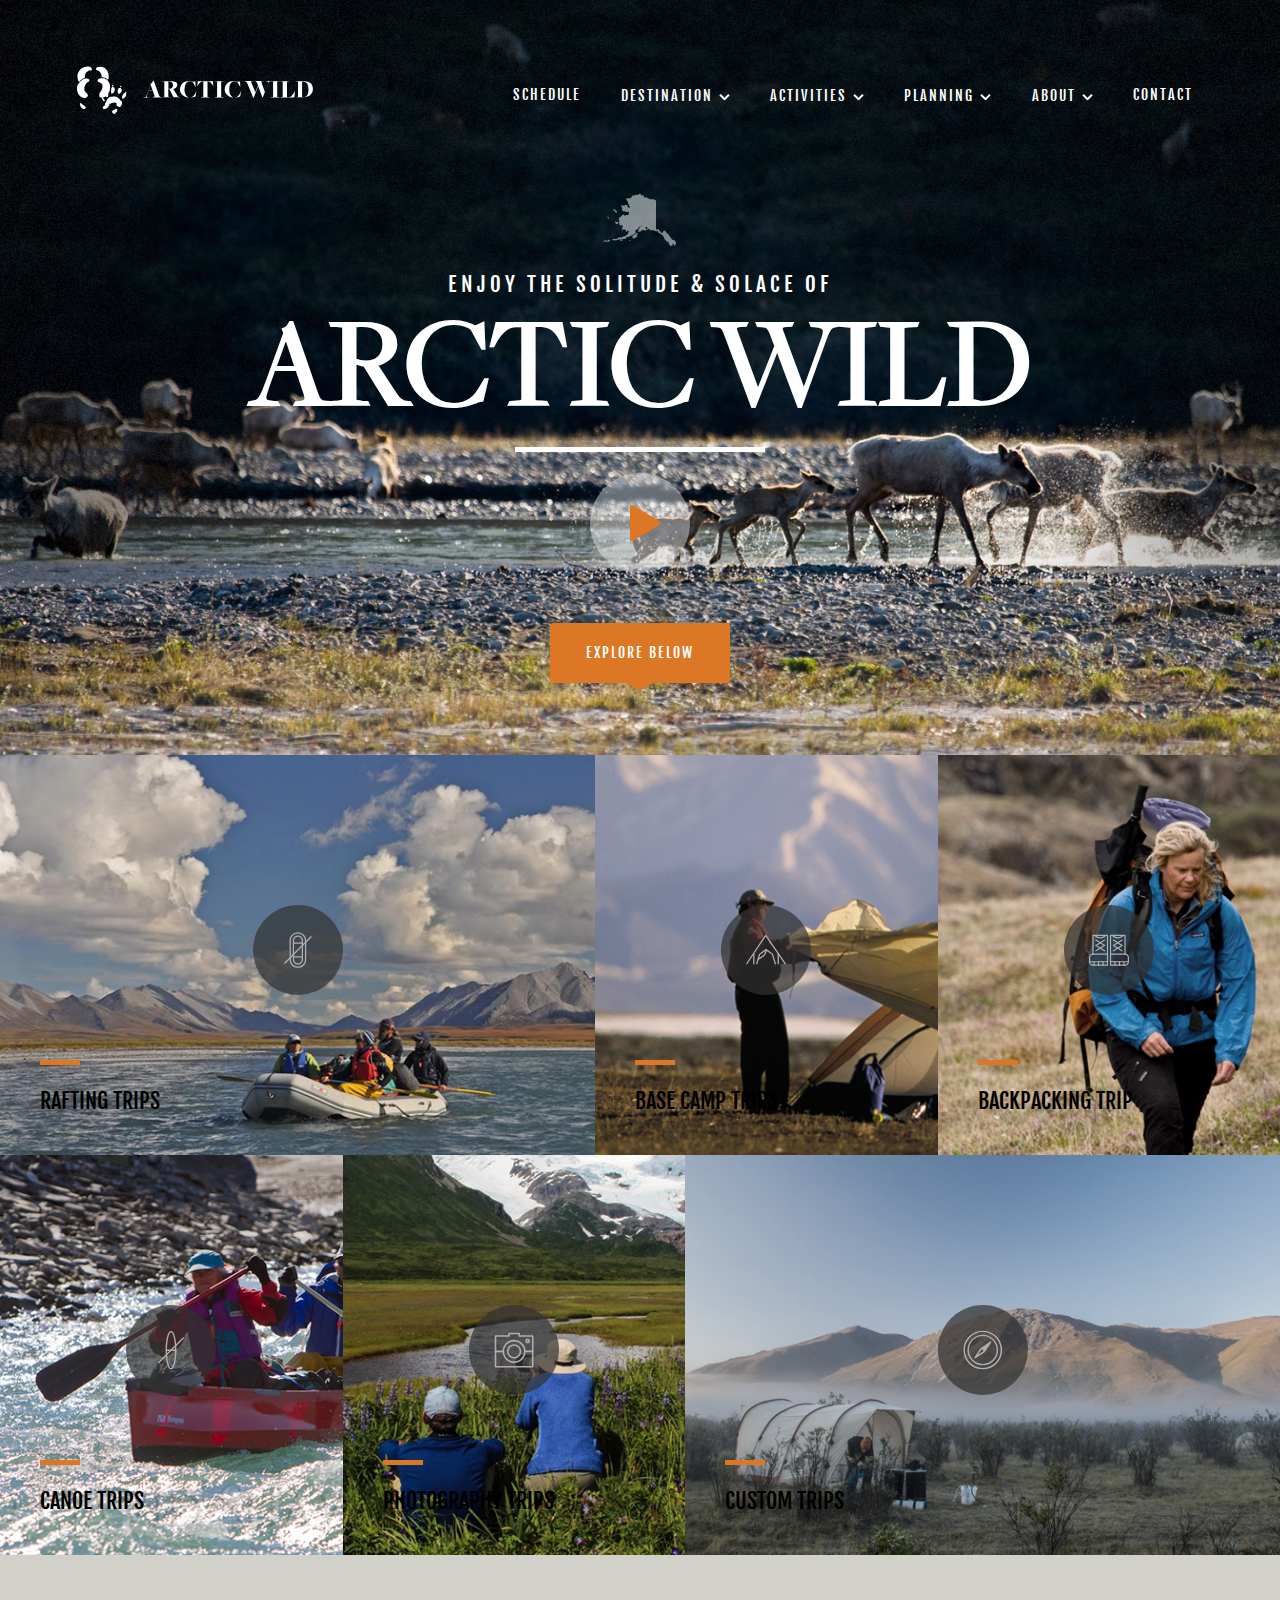
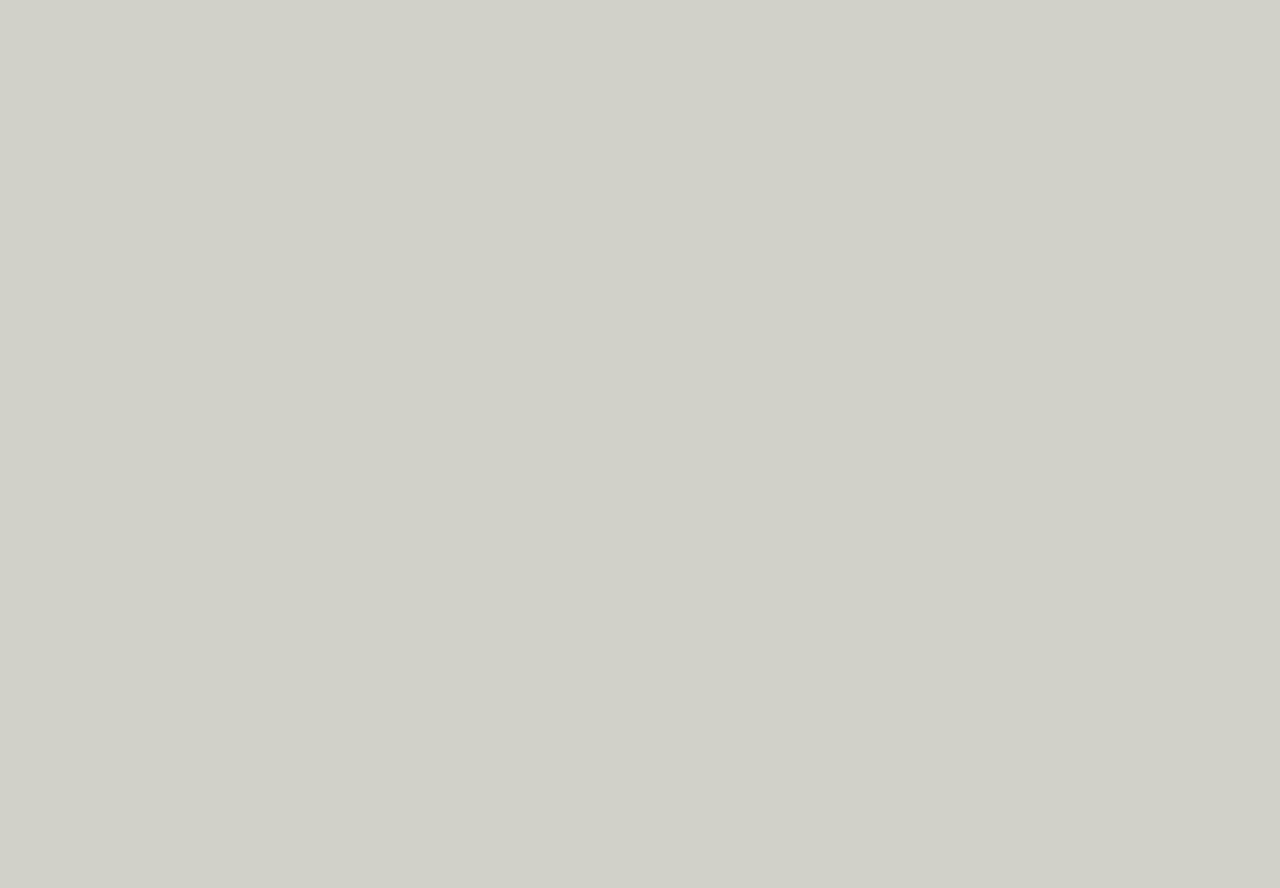
==== commit 5ebd8fab: "add submenus" ====
--- a/index.html
+++ b/index.html
@@ -103,29 +103,49 @@
         </div>
         <ul class="menu">
           <li>SCHEDULE</li>
-          <li>DESTINATION <img src="img/btn-navarrow.png" class="nav-arrow" alt="" /></li>
-            <ul "menu-sub">
+          <li>
+            DESTINATION <img src="img/btn-navarrow.png" class="nav-arrow" alt="" />
+            <ul class="menu-sub">
               <a href="#"><li>Western Brooks Range</li></a>
               <a href="#"><li>Gates of the Arctic</li></a>
               <a href="#"><li>Arctic National Wildlife Refuge</li></a>
               <a href="#"><li>Yukon River</li></a>
               <a href="#"><li>Wrangell-St. Elias National PArk</li></a>
-              <a href="#"><li>Katmai National Park</li></a>
-            </ul>
-          <li>ACTIVITIES <img src="img/btn-navarrow.png" class="nav-arrow" alt="" /></li>
-            <ul "menu-sub">
-              <li></li>
-            </ul>
-          <li>PLANNING <img src="img/btn-navarrow.png" class="nav-arrow" alt="" /></li>
-            <ul "menu-sub">
-
-            </ul>
-          <li>ABOUT <img src="img/btn-navarrow.png" class="nav-arrow" alt="" /></li>
-            <ul "menu-sub">
-
-            </ul>
+              <a href="#"><li class="no-border">Katmai National Park</li></a>
+            </ul>
+          </li>
+          <li>
+            ACTIVITIES <img src="img/btn-navarrow.png" class="nav-arrow" alt="" />
+            <ul class="menu-sub">
+              <a href="#"><li>Backpacking</li></a>
+              <a href="#"><li>Base Camp</li></a>
+              <a href="#"><li>Canoe</li></a>
+              <a href="#"><li>Rafting</li></a>
+              <a href="#"><li>Photography</li></a>
+              <a href="#"><li class="no-border">Custom</li></a>
+            </ul>
+          </li>
+          <li>
+            PLANNING <img src="img/btn-navarrow.png" class="nav-arrow" alt="" />
+            <ul class="menu-sub">
+              <a href="#"><li>Trip Details</li></a>
+              <a href="#"><li>FAQS</li></a>
+              <a href="#"><li>Lodging & Trasport</li></a>
+              <a href="#"><li>Equipment Lists</li></a>
+              <a href="#"><li>Reservation Forms</li></a>
+              <a href="#"><li class="no-border">Bookstore</li></a>
+            </ul>
+          </li>
+          <li>ABOUT <img src="img/btn-navarrow.png" class="nav-arrow" alt="" />
+            <ul class="menu-sub">
+              <a href="#"><li>About Us</li></a>
+              <a href="#"><li>Blog</li></a>
+              <a href="#"><li>Our Guides</li></a>
+              <a href="#"><li class="no-border">Testimonials</li></a>
+            </ul>
+          </li>
           <li>CONTACT</li>
-        </ul>
+        </ul><!--end menu-bar-->
         <div class="mobile-menu-btn">
           <span></span>
           <span></span>
--- a/css/main.css
+++ b/css/main.css
@@ -19,39 +19,42 @@
 .main-ul li {
   padding: 12px 0;
   list-style: none;
-  font-family: 'Fjalla One';
-  color: #646461;
+  color: #646461, inherit;
   font-size: 1.6em;
-  letter-spacing: 2px;
-  font-weight: bold; }
+  font-family: "Fjalla One";
+  font-weight: bold;
+  letter-spacing: 2px; }
 
 .sub-ul li {
   padding: 8px 0;
   list-style: none;
-  font-family: 'Open Sans', sans-serif;
-  color: #e0e0e0;
+  color: #e0e0e0, inherit;
+  font-size: 0.88em;
+  font-family: '"Open Sans", sans-serif';
   font-weight: lighter;
-  font-size: .88em;
   letter-spacing: 0;
   border-bottom: 1px solid #646461; }
 
 .text h3 {
+  color: inherit, inherit;
   font-size: 1.3em;
-  font-family: 'Fjalla One';
-  letter-spacing: 4px;
-  font-weight: lighter; }
+  font-family: "Fjalla One";
+  font-weight: lighter;
+  letter-spacing: 4px; }
 .text h1 {
+  color: inherit, inherit;
   font-size: 8em;
-  font-family: 'FreightBigBook';
+  font-family: "FreightBigBook";
   font-weight: 900; }
 
 .cards-card-text {
   position: absolute;
   bottom: 40px;
   left: 40px;
-  color: white;
-  font-family: 'Fjalla One';
-  font-size: 1.4em; }
+  color: inherit, inherit;
+  font-size: 1.4em;
+  font-family: "Fjalla One";
+  font-weight: normal; }
 
 .mobile-menu-btn {
   margin-top: 30px;
@@ -94,8 +97,10 @@
   width: 180px;
   border-radius: 3px;
   text-align: center;
-  font-size: .9em;
-  font-family: 'Fjalla One';
+  color: inherit, inherit;
+  font-size: 0.9em;
+  font-family: "Fjalla One";
+  font-weight: normal;
   letter-spacing: 2px;
   padding: 20px 30px; }
 
@@ -161,22 +166,47 @@
   width: 700px;
   display: flex;
   justify-content: space-between; }
-  .menu li {
+  .menu > li {
+    position: relative;
     padding: 15px 10px;
     list-style: none;
-    font-family: 'Fjalla One';
-    font-size: .9em;
+    color: white, inherit;
+    font-size: 0.9em;
+    font-family: "Fjalla One";
+    font-weight: normal;
     letter-spacing: 2px; }
-    .menu li:first-of-type, .menu li:last-of-type {
-      margin-top: 2px; }
-    .menu li img {
+    .menu > li img {
       vertical-align: middle; }
-    .menu li:hover {
+    .menu > li:hover {
       background: #404040;
-      border-radius: 5px; }
-      .menu li:hover:first-of-type, .menu li:hover:last-of-type {
+      border-radius: 2px; }
+      .menu > li:hover > .menu-sub {
+        display: block; }
+      .menu > li:hover:first-of-type, .menu > li:hover:last-of-type {
         background: none;
         color: #dc7725; }
+
+.menu-sub {
+  display: none;
+  background: #404040;
+  position: absolute;
+  top: 40px;
+  left: 0px;
+  width: 250px; }
+  .menu-sub a {
+    color: silver; }
+    .menu-sub a:hover {
+      color: white; }
+  .menu-sub li {
+    padding: 15px 20px;
+    color: #8d8d8d, inherit;
+    font-size: 1em;
+    font-family: arial;
+    font-weight: lighter;
+    list-style: none;
+    border-bottom: 1px solid #8d8d8d; }
+  .menu-sub .no-border {
+    border-bottom: 0; }
 
 .mobile-menu {
   position: absolute;
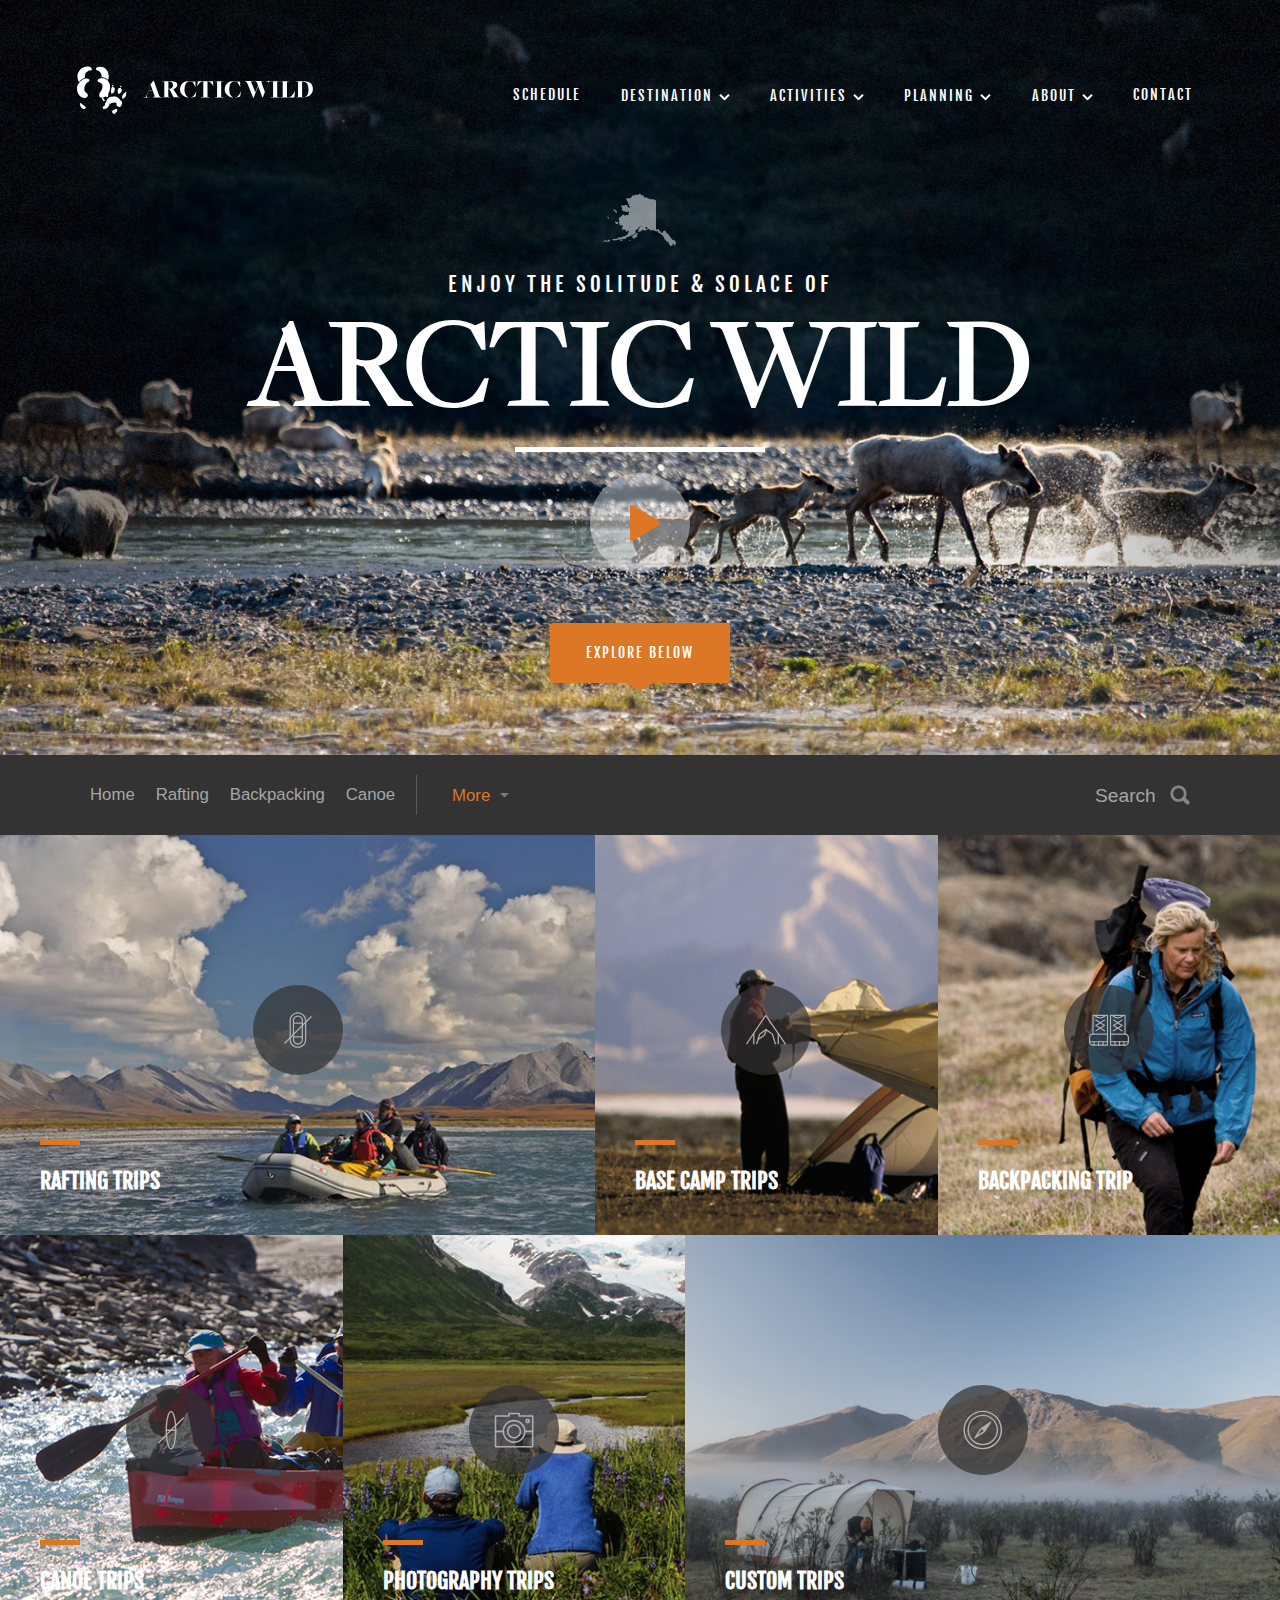
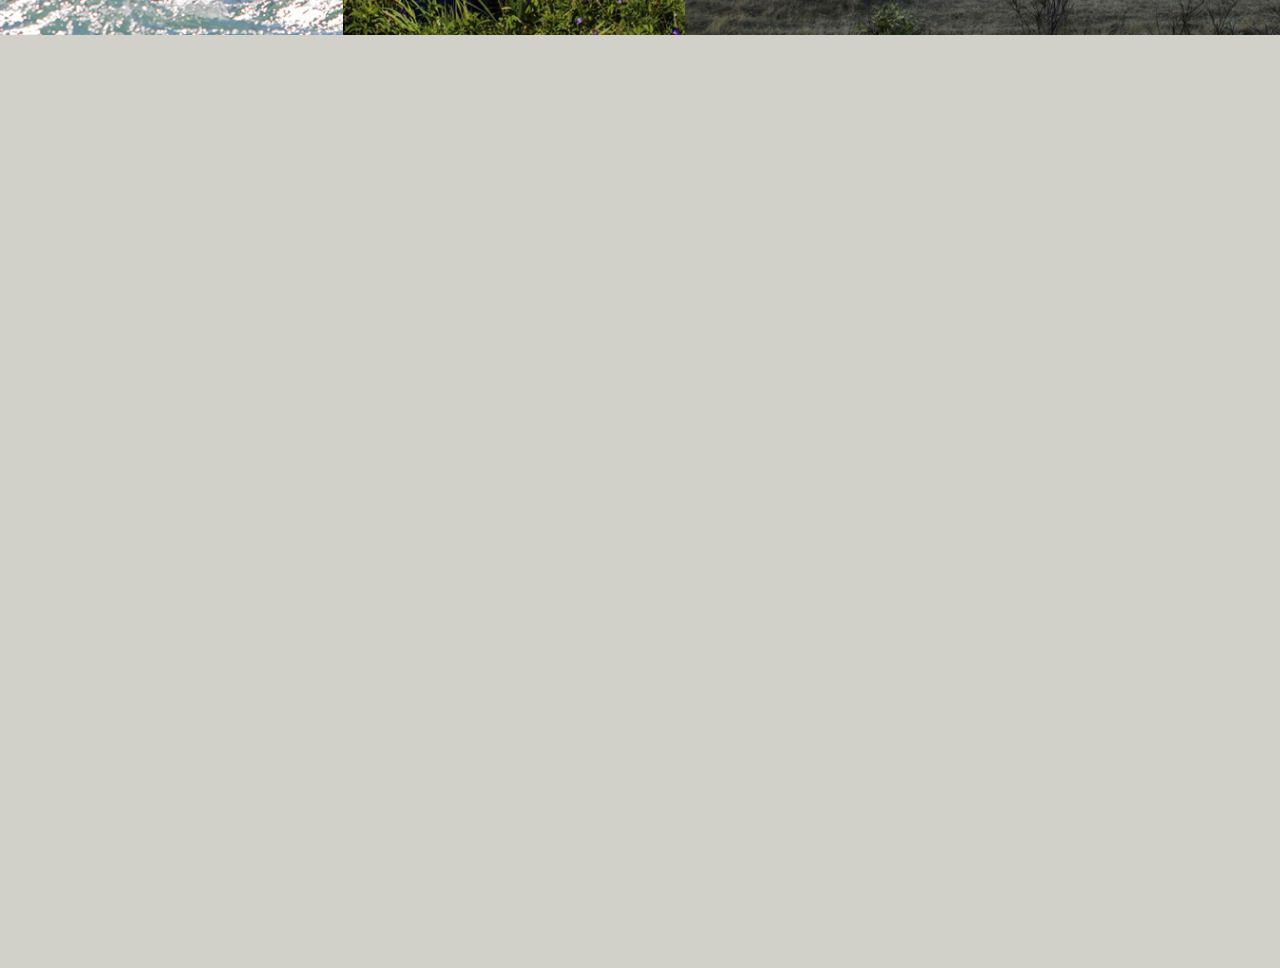
==== commit 8699a580: "finish creating floating nav bar" ====
--- a/index.html
+++ b/index.html
@@ -203,7 +203,32 @@
         </a>
       </div>
     </div><!--end of top-container-->
-
+    <div class="floating-nav-wrapper">
+      <div class="floating-nav">
+        <ul class="floating-nav-menu">
+          <li class="white">Home</li>
+          <li class="gray">Rafting</li>
+          <li class="gray">Backpacking</li>
+          <li class="gray">Canoe</li>
+          <li class="orange">
+            <p>
+              More
+            </p>
+            <img src="img/btn-categoriesarrow.png" alt="" />
+            <ul class="more">
+              <li>Base Camp</li>
+              <li>Photography</li>
+              <li>Custom</li>
+              <li class="no-border">All Tips</li>
+            </ul>
+          </li>
+        </ul>
+        <div class="floating-nav-search">
+          <h3>Search</h3>
+          <img src="img/btn-search.png" alt="" />
+        </div>
+      </div><!--end floating-nav-->
+    </div><!--end floating-nav-wrapper-->
     <div class="cards">
       <div class="cards-row">
         <div class="cards-card-raft">
--- a/css/main.css
+++ b/css/main.css
@@ -19,7 +19,7 @@
 .main-ul li {
   padding: 12px 0;
   list-style: none;
-  color: #646461, inherit;
+  color: #646461;
   font-size: 1.6em;
   font-family: "Fjalla One";
   font-weight: bold;
@@ -28,7 +28,7 @@
 .sub-ul li {
   padding: 8px 0;
   list-style: none;
-  color: #e0e0e0, inherit;
+  color: #e0e0e0;
   font-size: 0.88em;
   font-family: '"Open Sans", sans-serif';
   font-weight: lighter;
@@ -36,13 +36,13 @@
   border-bottom: 1px solid #646461; }
 
 .text h3 {
-  color: inherit, inherit;
+  color: inherit;
   font-size: 1.3em;
   font-family: "Fjalla One";
   font-weight: lighter;
   letter-spacing: 4px; }
 .text h1 {
-  color: inherit, inherit;
+  color: inherit;
   font-size: 8em;
   font-family: "FreightBigBook";
   font-weight: 900; }
@@ -51,10 +51,10 @@
   position: absolute;
   bottom: 40px;
   left: 40px;
-  color: inherit, inherit;
+  color: white;
   font-size: 1.4em;
   font-family: "Fjalla One";
-  font-weight: normal; }
+  font-weight: bold; }
 
 .mobile-menu-btn {
   margin-top: 30px;
@@ -97,7 +97,7 @@
   width: 180px;
   border-radius: 3px;
   text-align: center;
-  color: inherit, inherit;
+  color: inherit;
   font-size: 0.9em;
   font-family: "Fjalla One";
   font-weight: normal;
@@ -127,6 +127,113 @@
   .card-btn:hover {
     transform: scale(1.2);
     background: rgba(50, 50, 50, 0.7); }
+
+.floating-nav-wrapper {
+  background: #333333;
+  background-size: cover;
+  background-position: center;
+  height: 80px; }
+
+.floating-nav {
+  margin-left: auto;
+  margin-right: auto;
+  max-width: 1100px;
+  display: flex;
+  justify-content: space-between;
+  align-items: center;
+  background: #333333;
+  background-size: cover;
+  background-position: center;
+  height: 80px; }
+
+.floating-nav-menu {
+  display: flex;
+  height: 80px;
+  justify-content: space-between;
+  align-items: center;
+  color: #a6a6a6;
+  width: 430px; }
+  .floating-nav-menu > li {
+    height: 40px;
+    list-style: none;
+    color: inherit;
+    font-size: 1.05em;
+    font-family: arial;
+    font-weight: normal; }
+
+.gray {
+  padding-top: 10px; }
+  .gray:hover {
+    color: white; }
+
+.white {
+  padding-top: 10px;
+  color: white; }
+  .white:hover {
+    color: #dc7725; }
+
+.orange {
+  border-left: 1px solid #5a5a5a;
+  padding-top: 1px;
+  position: relative; }
+  .orange p {
+    display: inline-block;
+    margin-left: 25px;
+    color: #dc7725;
+    padding: 10px; }
+  .orange img {
+    display: inline-block;
+    vertical-align: middle;
+    margin-left: -5px;
+    margin-top: -1px; }
+  .orange .more {
+    display: none; }
+  .orange:hover p {
+    background: #404040;
+    color: #dc7725; }
+  .orange:hover img {
+    background: #404040; }
+  .orange:hover .more {
+    position: absolute;
+    color: silver;
+    display: none;
+    background: #404040;
+    border-radius: 2px;
+    display: block;
+    top: 40px;
+    left: 25px;
+    width: 200px;
+    z-index: 2; }
+
+.more li {
+  padding: 15px 20px;
+  color: #8d8d8d;
+  font-size: 0.9em;
+  font-family: arial;
+  font-weight: lighter;
+  list-style: none;
+  border-bottom: 1px solid #8d8d8d; }
+  .more li:hover {
+    color: white; }
+
+.no-border {
+  border-bottom: 0; }
+
+.floating-nav-search {
+  display: flex;
+  justify-content: space-between;
+  color: #a6a6a6;
+  width: 95px; }
+  .floating-nav-search h3 {
+    color: inherit;
+    font-size: 1.2em;
+    font-family: arial;
+    font-weight: 500;
+    margin-top: 10px; }
+    .floating-nav-search h3:hover {
+      color: white; }
+  .floating-nav-search img {
+    vertical-align: middle; }
 
 * {
   margin: 0;
@@ -170,7 +277,7 @@
     position: relative;
     padding: 15px 10px;
     list-style: none;
-    color: white, inherit;
+    color: white;
     font-size: 0.9em;
     font-family: "Fjalla One";
     font-weight: normal;
@@ -199,7 +306,7 @@
       color: white; }
   .menu-sub li {
     padding: 15px 20px;
-    color: #8d8d8d, inherit;
+    color: #8d8d8d;
     font-size: 1em;
     font-family: arial;
     font-weight: lighter;
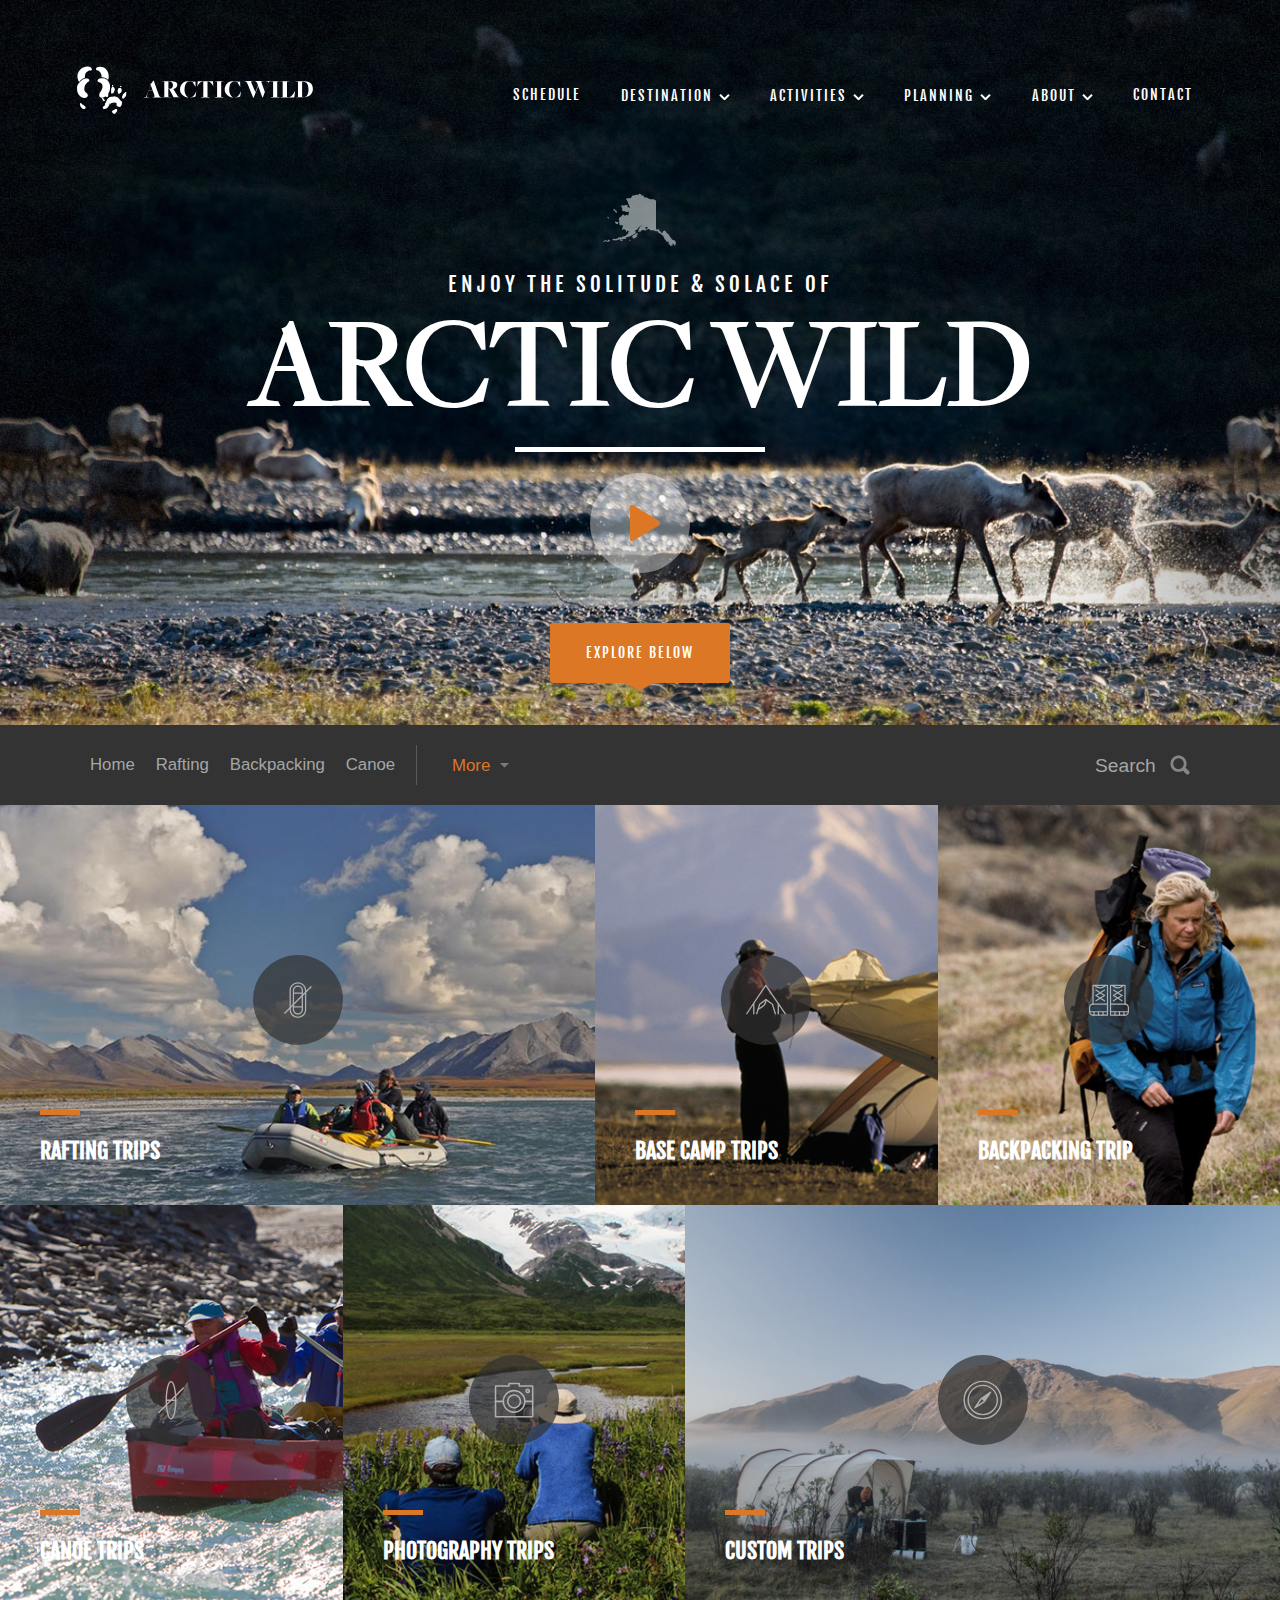
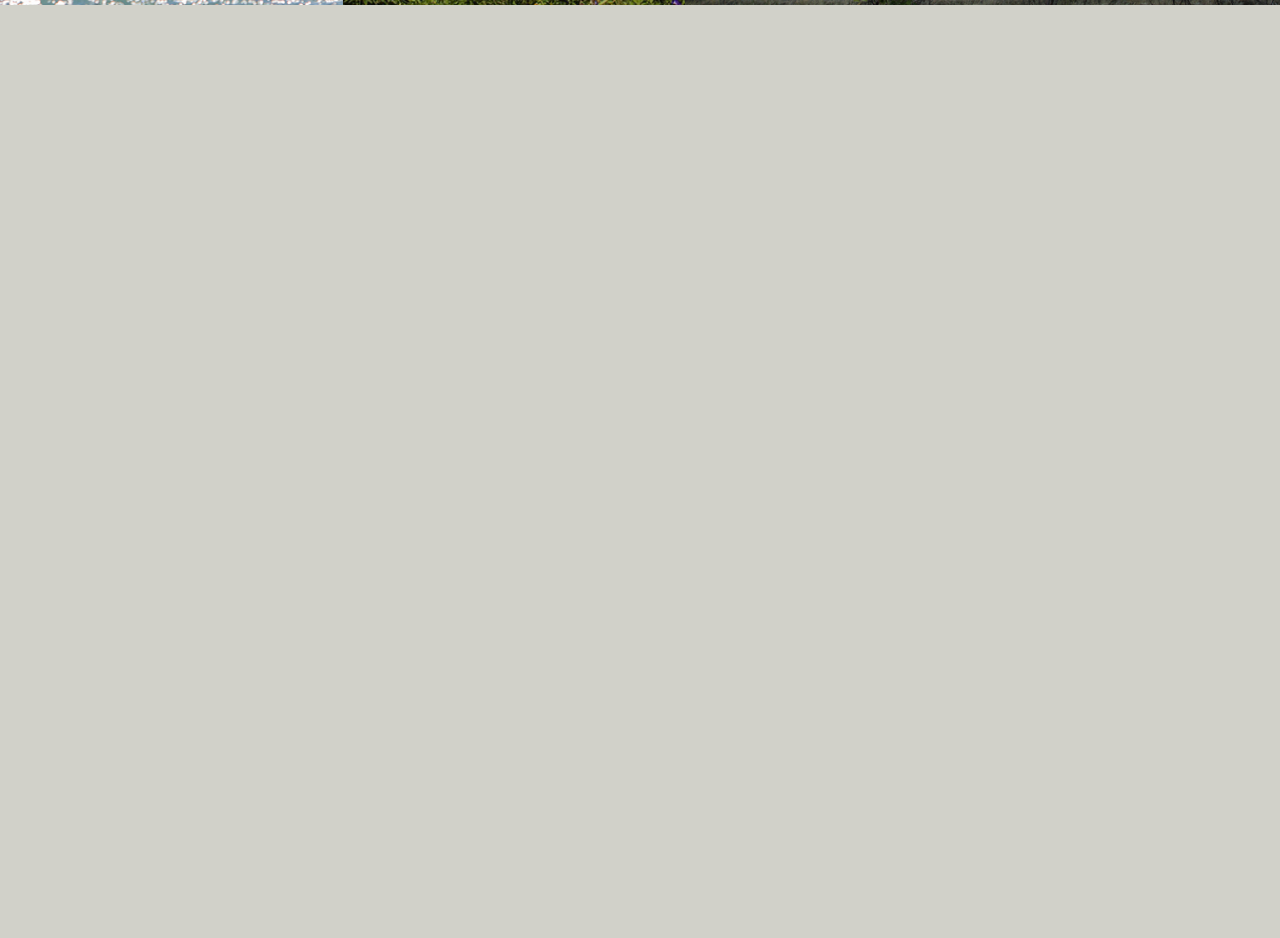
==== commit f096c87c: "add sticky bar js function" ====
--- a/index.html
+++ b/index.html
@@ -203,9 +203,9 @@
         </a>
       </div>
     </div><!--end of top-container-->
-    <div class="floating-nav-wrapper">
-      <div class="floating-nav">
-        <ul class="floating-nav-menu">
+    <div class="sticky-nav-wrapper">
+      <div class="sticky-nav">
+        <ul class="sticky-nav-menu">
           <li class="white">Home</li>
           <li class="gray">Rafting</li>
           <li class="gray">Backpacking</li>
@@ -223,12 +223,12 @@
             </ul>
           </li>
         </ul>
-        <div class="floating-nav-search">
+        <div class="sticky-nav-search">
           <h3>Search</h3>
           <img src="img/btn-search.png" alt="" />
         </div>
-      </div><!--end floating-nav-->
-    </div><!--end floating-nav-wrapper-->
+      </div><!--end sticky-nav-->
+    </div><!--end sticky-nav-wrapper-->
     <div class="cards">
       <div class="cards-row">
         <div class="cards-card-raft">
--- a/css/main.css
+++ b/css/main.css
@@ -128,13 +128,26 @@
     transform: scale(1.2);
     background: rgba(50, 50, 50, 0.7); }
 
-.floating-nav-wrapper {
+.sticky-nav-wrapper {
+  position: absolute;
+  width: 100%;
+  top: 725px;
+  z-index: 3;
   background: #333333;
   background-size: cover;
   background-position: center;
   height: 80px; }
 
-.floating-nav {
+.fixed {
+  position: fixed;
+  top: 0; }
+
+.sticky-nav-scrolled {
+  position: fixed;
+  top: 0;
+  width: 100%; }
+
+.sticky-nav {
   margin-left: auto;
   margin-right: auto;
   max-width: 1100px;
@@ -146,14 +159,14 @@
   background-position: center;
   height: 80px; }
 
-.floating-nav-menu {
+.sticky-nav-menu {
   display: flex;
   height: 80px;
   justify-content: space-between;
   align-items: center;
   color: #a6a6a6;
   width: 430px; }
-  .floating-nav-menu > li {
+  .sticky-nav-menu > li {
     height: 40px;
     list-style: none;
     color: inherit;
@@ -219,20 +232,20 @@
 .no-border {
   border-bottom: 0; }
 
-.floating-nav-search {
+.sticky-nav-search {
   display: flex;
   justify-content: space-between;
   color: #a6a6a6;
   width: 95px; }
-  .floating-nav-search h3 {
+  .sticky-nav-search h3 {
     color: inherit;
     font-size: 1.2em;
     font-family: arial;
     font-weight: 500;
     margin-top: 10px; }
-    .floating-nav-search h3:hover {
+    .sticky-nav-search h3:hover {
       color: white; }
-  .floating-nav-search img {
+  .sticky-nav-search img {
     vertical-align: middle; }
 
 * {
@@ -249,7 +262,7 @@
   background: url("../img/bg-top.jpg");
   background-size: cover;
   background-position: center;
-  height: 755px; }
+  height: 805px; }
 
 .nav-bar {
   padding: 40px 6%;
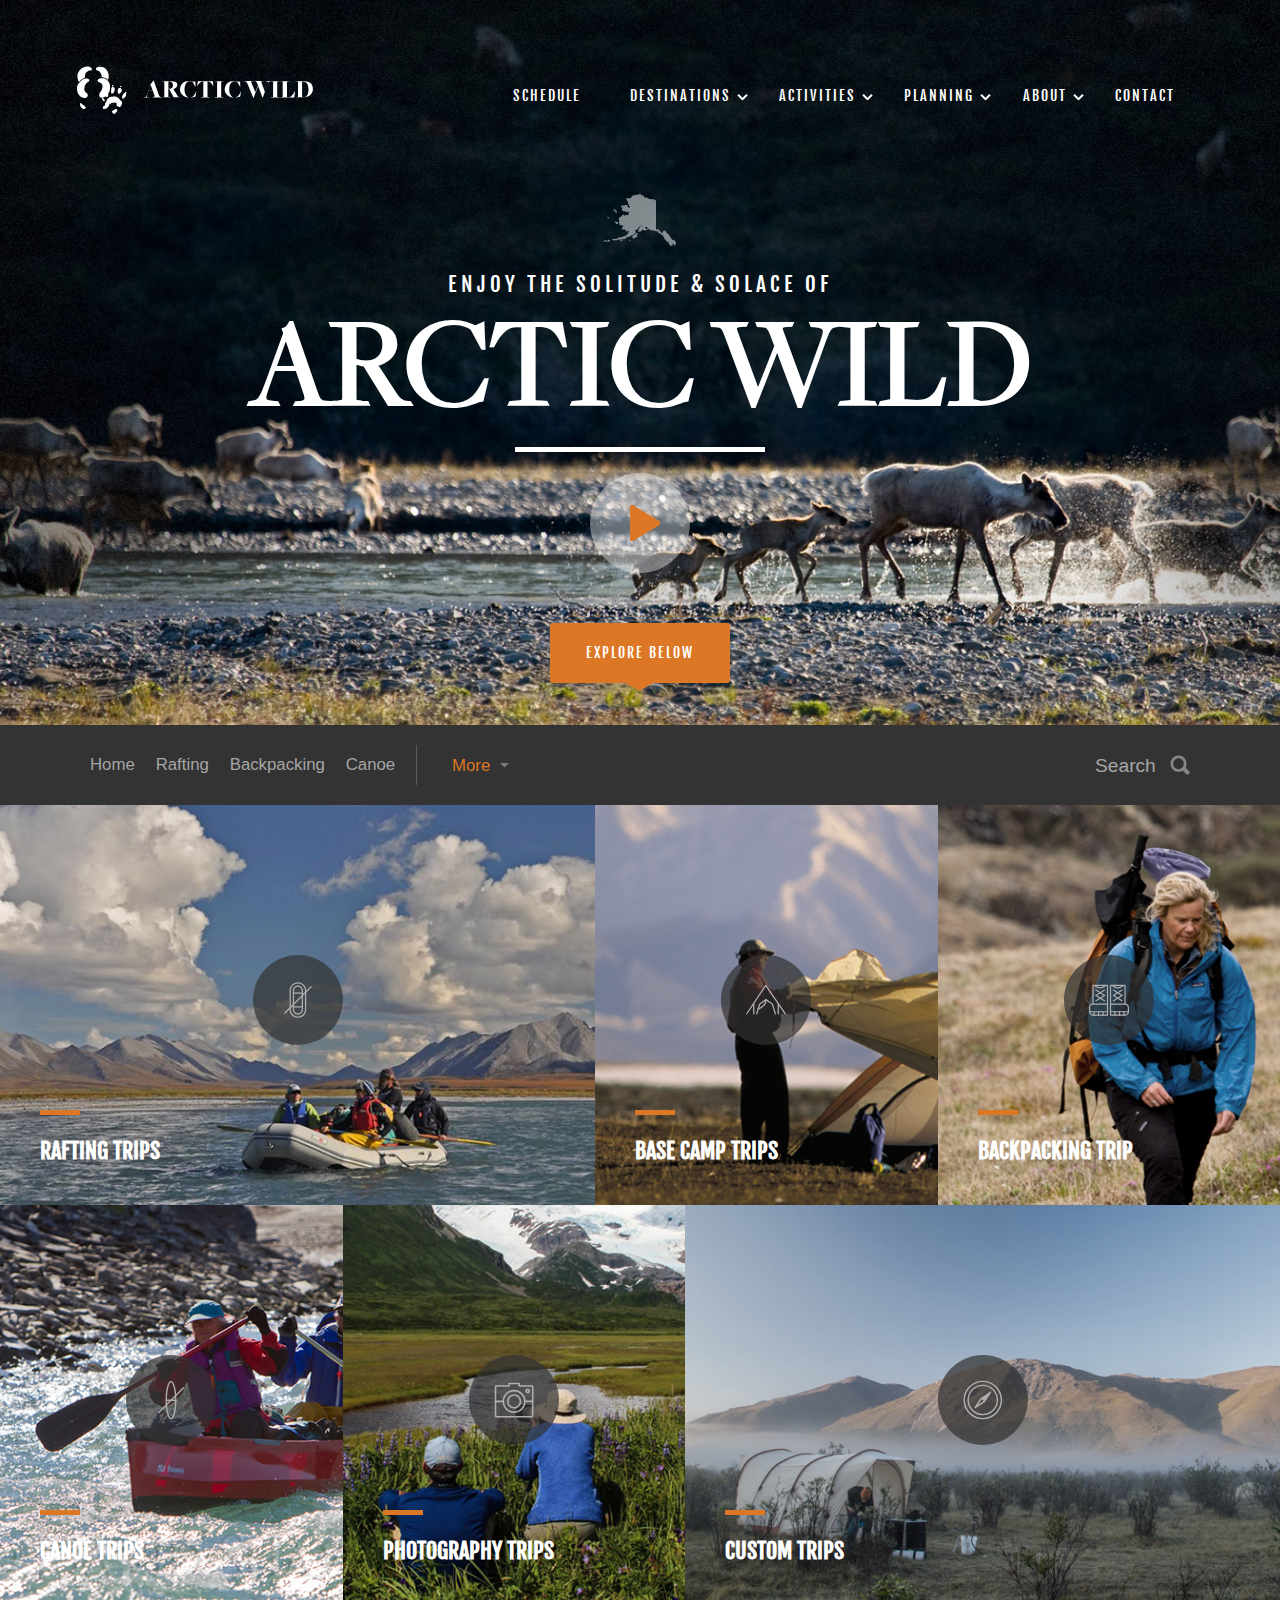
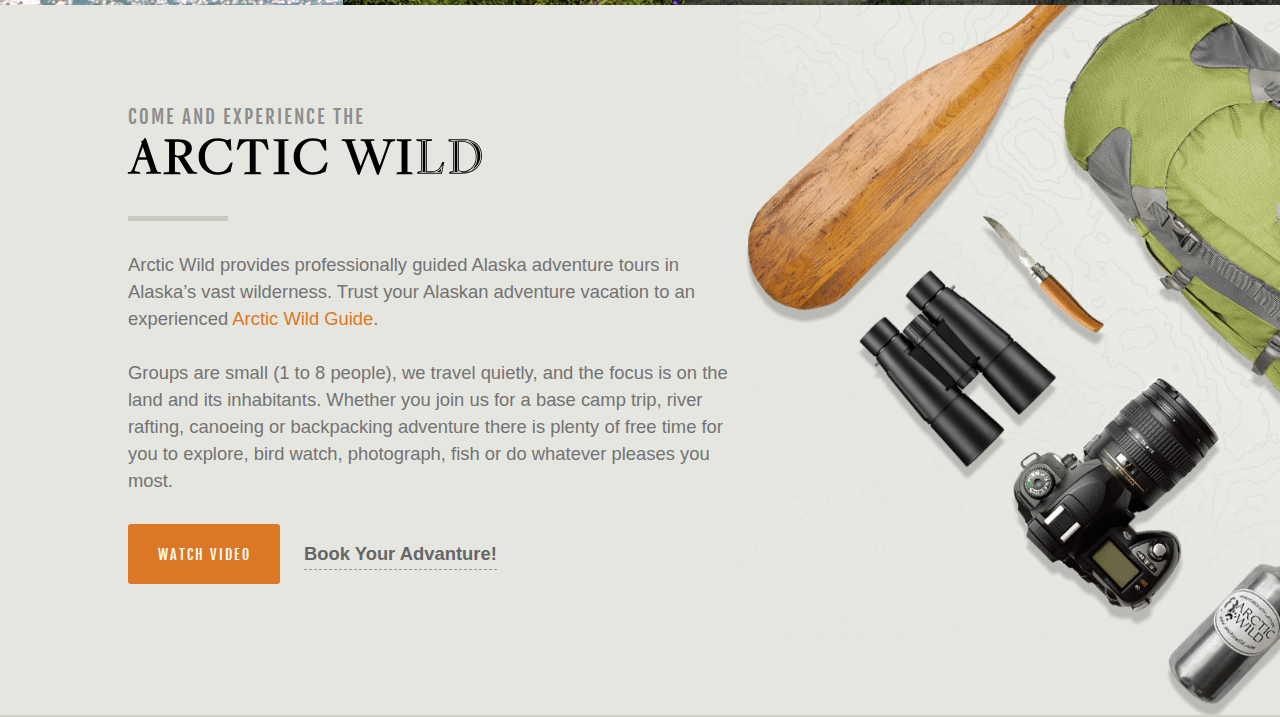
==== commit 443432f6: "add media query to navbar and add experience" ====
--- a/index.html
+++ b/index.html
@@ -102,9 +102,9 @@
 
         </div>
         <ul class="menu">
-          <li>SCHEDULE</li>
+          <li>SCHEDULE <img src="img/btn-navarrow.png" class="nav-arrow" alt="" /></li>
           <li>
-            DESTINATION <img src="img/btn-navarrow.png" class="nav-arrow" alt="" />
+            DESTINATIONS <img src="img/btn-navarrow.png" class="nav-arrow" alt="" />
             <ul class="menu-sub">
               <a href="#"><li>Western Brooks Range</li></a>
               <a href="#"><li>Gates of the Arctic</li></a>
@@ -144,7 +144,7 @@
               <a href="#"><li class="no-border">Testimonials</li></a>
             </ul>
           </li>
-          <li>CONTACT</li>
+          <li>CONTACT <img src="img/btn-navarrow.png" class="nav-arrow" alt="" /></li>
         </ul><!--end menu-bar-->
         <div class="mobile-menu-btn">
           <span></span>
@@ -287,7 +287,22 @@
             <div class="cards-card-icon"></div>
             <div class="cards-card-text">CUSTOM TRIPS</div>
         </div>
+      </div><!--end cards-row-->
+    </div><!--end cards-->
+    <div class="experience-container">
+      <div class="experience-text">
+        <h3>COME AND EXPERIENCE THE</h3>
+        <h1>ARCTIC WILD</h1>
+        <div class="border"></div>
+        <p>
+          Arctic Wild provides professionally guided Alaska adventure tours in Alaska’s vast wilderness. Trust your Alaskan adventure vacation to an experienced <a>Arctic Wild Guide</a>.
+          <br><br>
+          Groups are small (1 to 8 people), we travel quietly, and the focus is on the land and its inhabitants. Whether you join us for a base camp trip, river rafting, canoeing or backpacking adventure there is plenty of free time for you to explore, bird watch, photograph, fish or do whatever pleases you most.
+        </p>
+        <button type="button" class="video">WATCH VIDEO</button>
+        <span>Book Your Advanture!</span>
       </div>
+      <img src="img/experience-items.png" alt="" />
     </div>
   </body>
 </html>
--- a/css/main.css
+++ b/css/main.css
@@ -7,14 +7,13 @@
 .top-container {
   color: white;
   font-weight: 100; }
-
-a {
-  color: white;
-  text-decoration: none; }
-  a::after {
-    clear: both;
-    content: "";
-    display: block; }
+  .top-container a {
+    color: white;
+    text-decoration: none; }
+    .top-container a::after {
+      clear: both;
+      content: "";
+      display: block; }
 
 .main-ul li {
   padding: 12px 0;
@@ -164,12 +163,11 @@
   height: 80px;
   justify-content: space-between;
   align-items: center;
-  color: #a6a6a6;
   width: 430px; }
   .sticky-nav-menu > li {
     height: 40px;
     list-style: none;
-    color: inherit;
+    color: #a6a6a6;
     font-size: 1.05em;
     font-family: arial;
     font-weight: normal; }
@@ -253,6 +251,7 @@
   padding: 0; }
 
 body {
+  width: 100%;
   overflow-x: hidden;
   -webkit-transition: -webkit-transform 0.5s ease 0s;
   -moz-transition: -moz-transform 0.5s ease 0s;
@@ -279,6 +278,10 @@
       height: 50px;
       width: 180px;
       margin-left: 5px; }
+  @media screen and (max-width: 1150px) {
+    .nav-bar {
+      padding: 40px 5%;
+      padding-right: 0px; } }
 
 .menu {
   margin-top: 30px;
@@ -286,6 +289,10 @@
   width: 700px;
   display: flex;
   justify-content: space-between; }
+  @media screen and (max-width: 1150px) {
+    .menu {
+      height: 50px;
+      width: 650px; } }
   .menu > li {
     position: relative;
     padding: 15px 10px;
@@ -295,8 +302,18 @@
     font-family: "Fjalla One";
     font-weight: normal;
     letter-spacing: 2px; }
+    .menu > li:first-of-type img, .menu > li:last-of-type img {
+      opacity: 0; }
+    @media screen and (max-width: 1150px) {
+      .menu > li {
+        font-size: .7em;
+        width: 650px;
+        padding: 15px 5px; }
+        .menu > li:first-of-type, .menu > li:last-of-type {
+          padding: 15px 0; } }
     .menu > li img {
-      vertical-align: middle; }
+      vertical-align: middle;
+      padding: 0; }
     .menu > li:hover {
       background: #404040;
       border-radius: 2px; }
@@ -376,7 +393,7 @@
   background: #d1d1c9;
   background-size: cover;
   background-position: center;
-  height: 1733px; }
+  height: 800px; }
 
 .card-btn-wrapper {
   background-size: cover;
@@ -472,4 +489,75 @@
   bottom: 90px;
   left: 40px; }
 
+.experience-container {
+  display: flex;
+  justify-content: flex-start;
+  background: #e6e6e0;
+  background-size: cover;
+  background-position: center;
+  height: 712px;
+  border-bottom: 2px solid #cfcfc8; }
+
+.experience-text {
+  min-width: 740px;
+  flex-grow: 1;
+  padding: 100px 0 0 10%; }
+  .experience-text .border {
+    width: 100px;
+    height: 5px;
+    background: #c9c9c2;
+    margin: 30px 0; }
+  .experience-text h3 {
+    text-align: left;
+    color: #8d8d8d;
+    font-size: 1.2em;
+    font-family: "Fjalla One";
+    font-weight: normal;
+    letter-spacing: 2px; }
+  .experience-text h1 {
+    text-align: left;
+    color: black;
+    font-size: 3.3em;
+    font-family: "FreightBigBook";
+    font-weight: 900;
+    letter-spacing: 3px; }
+  .experience-text a {
+    color: #dc7725; }
+    .experience-text a:hover {
+      color: #f7801f; }
+  .experience-text p {
+    text-align: left;
+    color: #737373;
+    font-size: 1.15em;
+    font-family: arial;
+    font-weight: normal;
+    line-height: 27px;
+    margin-bottom: 30px; }
+  .experience-text button {
+    background: #dc7725;
+    color: white;
+    font-size: 0.9em;
+    font-family: "Fjalla One";
+    font-weight: normal;
+    letter-spacing: 2px;
+    height: 60px;
+    width: 152px;
+    border: 0;
+    border-radius: 3px; }
+    .experience-text button:hover {
+      background: #f7801f; }
+  .experience-text span {
+    margin-left: 20px;
+    padding-bottom: 5px;
+    color: #666666;
+    font-size: 1.15em;
+    font-family: arial;
+    font-weight: bold;
+    border-bottom: 1px dashed #999999; }
+    .experience-text span:hover {
+      color: #dc7725; }
+
+.experience-container img {
+  flex-grow: 1; }
+
 /*# sourceMappingURL=main.css.map */
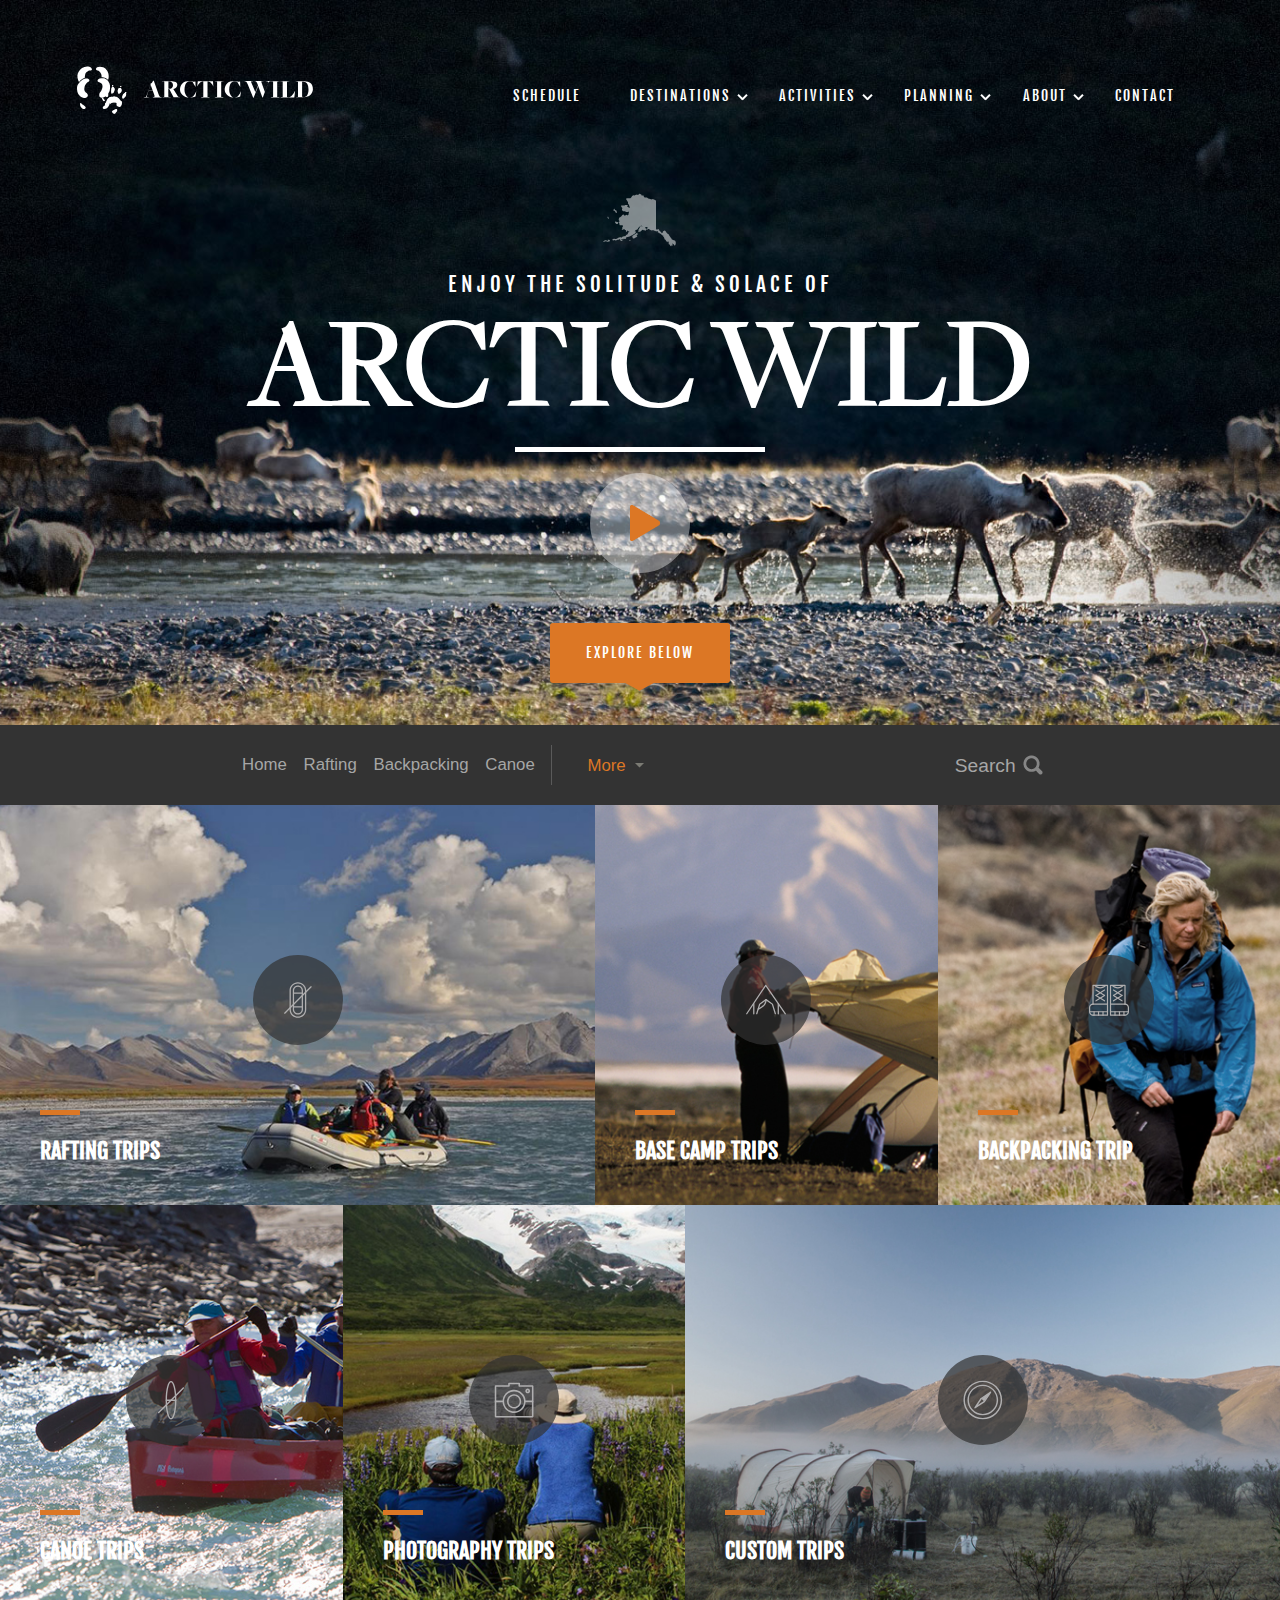
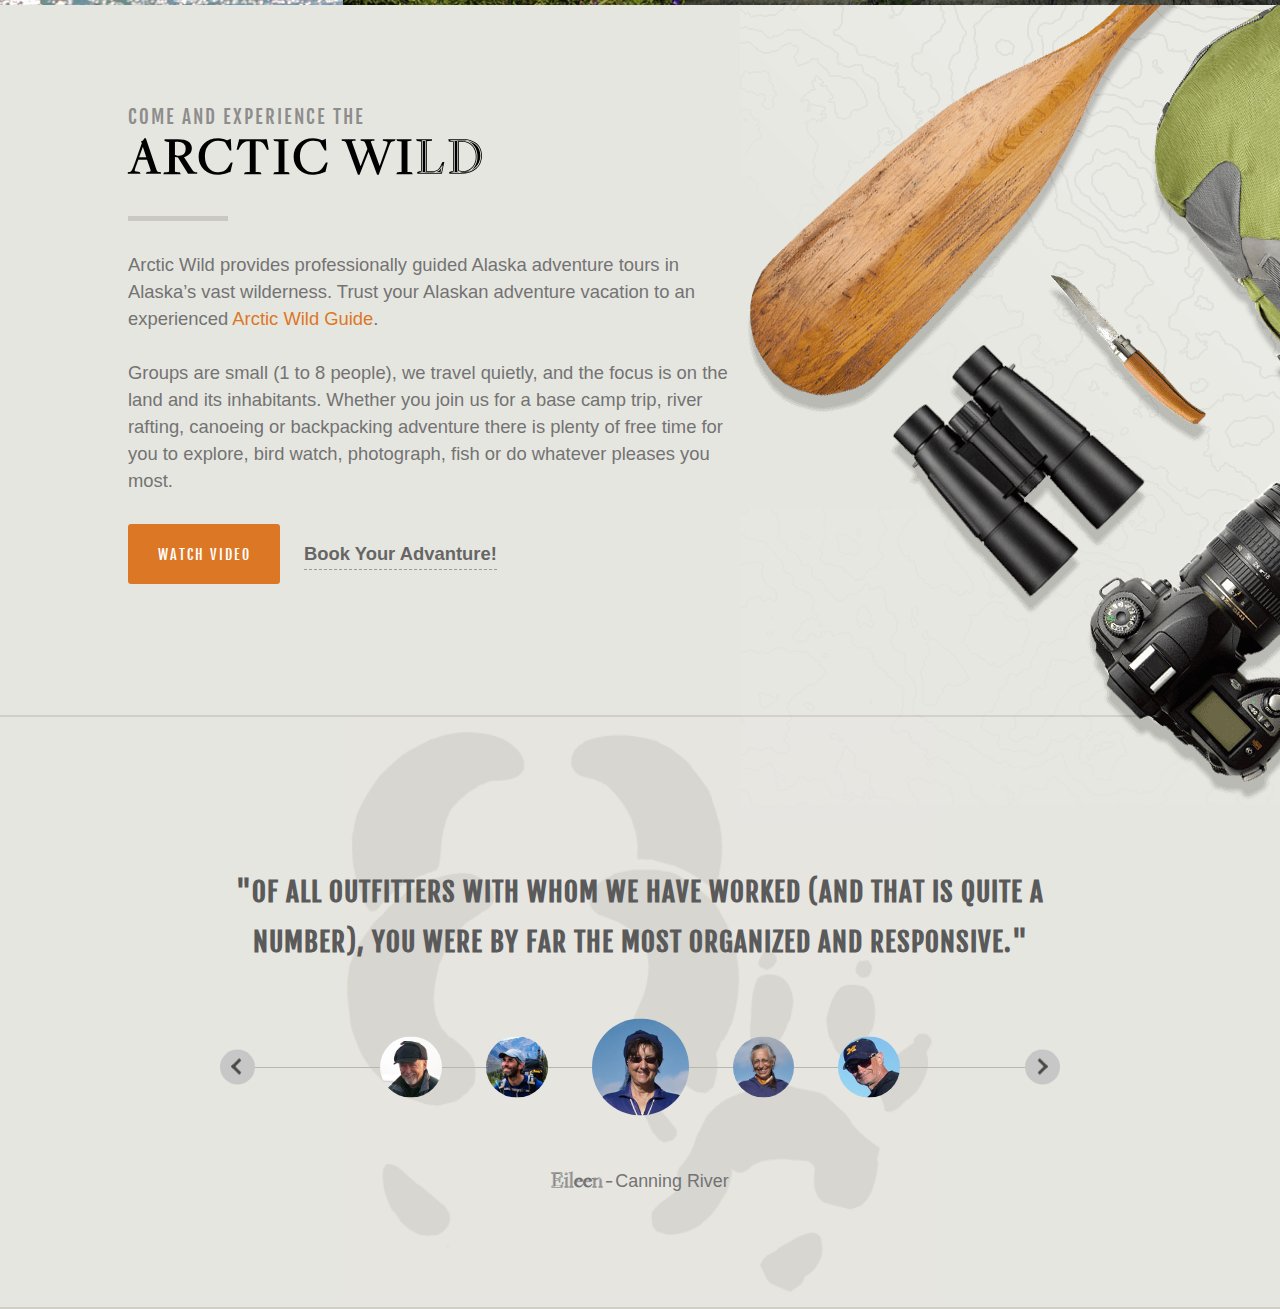
==== commit 483c2686: "add testimonial" ====
--- a/index.html
+++ b/index.html
@@ -302,7 +302,52 @@
         <button type="button" class="video">WATCH VIDEO</button>
         <span>Book Your Advanture!</span>
       </div>
-      <img src="img/experience-items.png" alt="" />
-    </div>
+      <div class="experience-img">
+        <img src="img/experience-items.png" alt="" />
+      </div>
+    </div><!--end of experience-container-->
+    <div class="testimonials-container">
+      <div class= "tesimonials">
+        <div class="testimonials-text">
+          <!-- <h1 class="client1">"THE WILDERNESS WAS SPECTACULAR, THE LEADERSHIP PERFECT."</h1>
+          <h1 class="client2">"THAT FEELING OF WIDE OPEN WONDER, THE POSSIBILITIES FOR NEARLY LIMITLESS WANDERING, AND THE IMAGE OF THOSE PROUD CARIBOU...THAT WILL STAY WITH ME A LONG TIME"</h1>
+          <h1 class="client3">"OUR GUIDE WAS AN ENCYCLOPEDIA ON LEGS. HE WAS ALWAYS WILLING AND READY TO TEACH, TO TALK, TO LISTEN, TO DO ANOTHER HIKE, OR TO LIE LOW IN CAMP IF WE WERE BEAT. HE TRULY GAVE US THE TRIP WE WANTED!"</h1>
+          <h1 class="client4">"I AM JUST FINISHING MY TENTH TRIP WITH YOU GUYS. AS ALWAYS, THE TRIP WAS MORE THAN I EXPECTED AND I HAD A GREAT TIME. SEE YOU NEXT YEAR!"</h1> -->
+          <h1 class="client5">"OF ALL OUTFITTERS WITH WHOM WE HAVE WORKED (AND THAT IS QUITE A NUMBER), YOU WERE BY FAR THE MOST ORGANIZED AND RESPONSIVE."</h1>
+        </div>
+        <div class="testimonials-img">
+          <div class="previous">
+            <img src="img/testimonials-prev.png">
+          </div>
+          <div class="testimonials-img-border">
+            <img src="img/client1.jpg" class="img-client1">
+            <img src="img/client4.jpg" class="img-client4">
+            <img src="img/client5.jpg" class="img-client5">
+            <img src="img/client2.jpg" class="img-client2">
+            <img src="img/client3.jpg" class="img-client3">
+          </div>
+          <div class="next">
+            <img src="img/testimonials-next.png">
+          </div>
+        </div>
+        <div class="client-name">
+          <!-- <div class="client1">
+            <h3>Bill - <span>Kongakut Rafting</span></h3>
+          </div>
+          <div class="client2">
+            <h3>Christine - <span>Noatak River Canoe</span></h3>
+          </div>
+          <div class="client3">
+            <h3>Brent - <span>High Peaks Backpack</span></h3>
+          </div>
+          <div class="client4">
+            <h3>Glenn - <span>Gates of the Arctic Backpack</span></h3>
+          </div> -->
+          <div class="client5">
+            <h3>Eileen - <span>Canning River</span></h3>
+          </div>
+        </div>
+      </div>
+    </div><!--end testimonials-container-->
   </body>
 </html>
--- a/css/main.css
+++ b/css/main.css
@@ -151,17 +151,21 @@
   margin-right: auto;
   max-width: 1100px;
   display: flex;
-  justify-content: space-between;
+  justify-content: space-around;
   align-items: center;
   background: #333333;
   background-size: cover;
   background-position: center;
   height: 80px; }
+  @media screen and (max-width: 1150px) {
+    .sticky-nav {
+      max-width: 960px;
+      padding: auto 30%; } }
 
 .sticky-nav-menu {
   display: flex;
   height: 80px;
-  justify-content: space-between;
+  justify-content: space-around;
   align-items: center;
   width: 430px; }
   .sticky-nav-menu > li {
@@ -171,6 +175,9 @@
     font-size: 1.05em;
     font-family: arial;
     font-weight: normal; }
+    @media screen and (max-width: 1150px) {
+      .sticky-nav-menu > li {
+        font-size: .9em; } }
 
 .gray {
   padding-top: 10px; }
@@ -232,7 +239,7 @@
 
 .sticky-nav-search {
   display: flex;
-  justify-content: space-between;
+  justify-content: space-around;
   color: #a6a6a6;
   width: 95px; }
   .sticky-nav-search h3 {
@@ -243,6 +250,9 @@
     margin-top: 10px; }
     .sticky-nav-search h3:hover {
       color: white; }
+    @media screen and (max-width: 1150px) {
+      .sticky-nav-search h3 {
+        font-size: 1em; } }
   .sticky-nav-search img {
     vertical-align: middle; }
 
@@ -332,8 +342,6 @@
   width: 250px; }
   .menu-sub a {
     color: silver; }
-    .menu-sub a:hover {
-      color: white; }
   .menu-sub li {
     padding: 15px 20px;
     color: #8d8d8d;
@@ -342,6 +350,8 @@
     font-weight: lighter;
     list-style: none;
     border-bottom: 1px solid #8d8d8d; }
+    .menu-sub li:hover {
+      color: white; }
   .menu-sub .no-border {
     border-bottom: 0; }
 
@@ -557,7 +567,88 @@
     .experience-text span:hover {
       color: #dc7725; }
 
-.experience-container img {
+.experience-img {
   flex-grow: 1; }
 
+.testimonials-container {
+  background: #e6e6e0 url(../img/bg-testimonials.jpg) center no-repeat;
+  background-size: cover;
+  background-position: center;
+  height: 592px;
+  background-size: contain;
+  display: flex;
+  justify-content: space-around;
+  align-items: center;
+  border-bottom: 2px solid #cfcfc8; }
+
+.tesimonials {
+  height: 390px;
+  background-position: center;
+  background-repeat: no-repeat;
+  margin-left: auto;
+  margin-right: auto;
+  margin-top: 100px; }
+
+.testimonials-text {
+  width: 840px; }
+  .testimonials-text .client5 {
+    text-align: center;
+    line-height: 50px;
+    color: #5a5a5a;
+    font-size: 1.7em;
+    font-family: "Fjalla One";
+    letter-spacing: 1px; }
+
+.testimonials-img {
+  margin: 100px 0;
+  position: relative;
+  display: flex;
+  justify-content: space-between;
+  width: 840px;
+  height: 1px;
+  background: #b7b7ad; }
+  .testimonials-img .previous, .testimonials-img .next {
+    display: absolute;
+    transform: translateY(-50%);
+    height: 35px;
+    width: 35px;
+    border-radius: 100px;
+    background: #c7c7c7;
+    -webkit-transition: background 0.3s ease 0s;
+    -moz-transition: background 0.3s ease 0s;
+    transition: background 0.3s ease 0s; }
+    .testimonials-img .previous:hover, .testimonials-img .next:hover {
+      background: #bababa; }
+  .testimonials-img .previous {
+    padding: 8px 0 0 8px; }
+  .testimonials-img .next {
+    padding: 8px 0 0 6px; }
+
+.testimonials-img-border {
+  position: absolute;
+  left: 50%;
+  transform: translate(-50%, -50%);
+  width: 560px; }
+  .testimonials-img-border img {
+    border-radius: 100px;
+    height: 61.75px;
+    width: 61.75px;
+    vertical-align: middle;
+    margin: 0 20px; }
+  .testimonials-img-border .img-client5 {
+    height: 97px;
+    width: 97px; }
+
+.client-name h3 {
+  color: #737373;
+  font-size: 1.4em;
+  font-family: "FreightBigBook";
+  font-weight: 900;
+  text-align: center; }
+  .client-name h3 span {
+    color: #737373;
+    font-size: 0.8em;
+    font-family: arial;
+    font-weight: normal; }
+
 /*# sourceMappingURL=main.css.map */
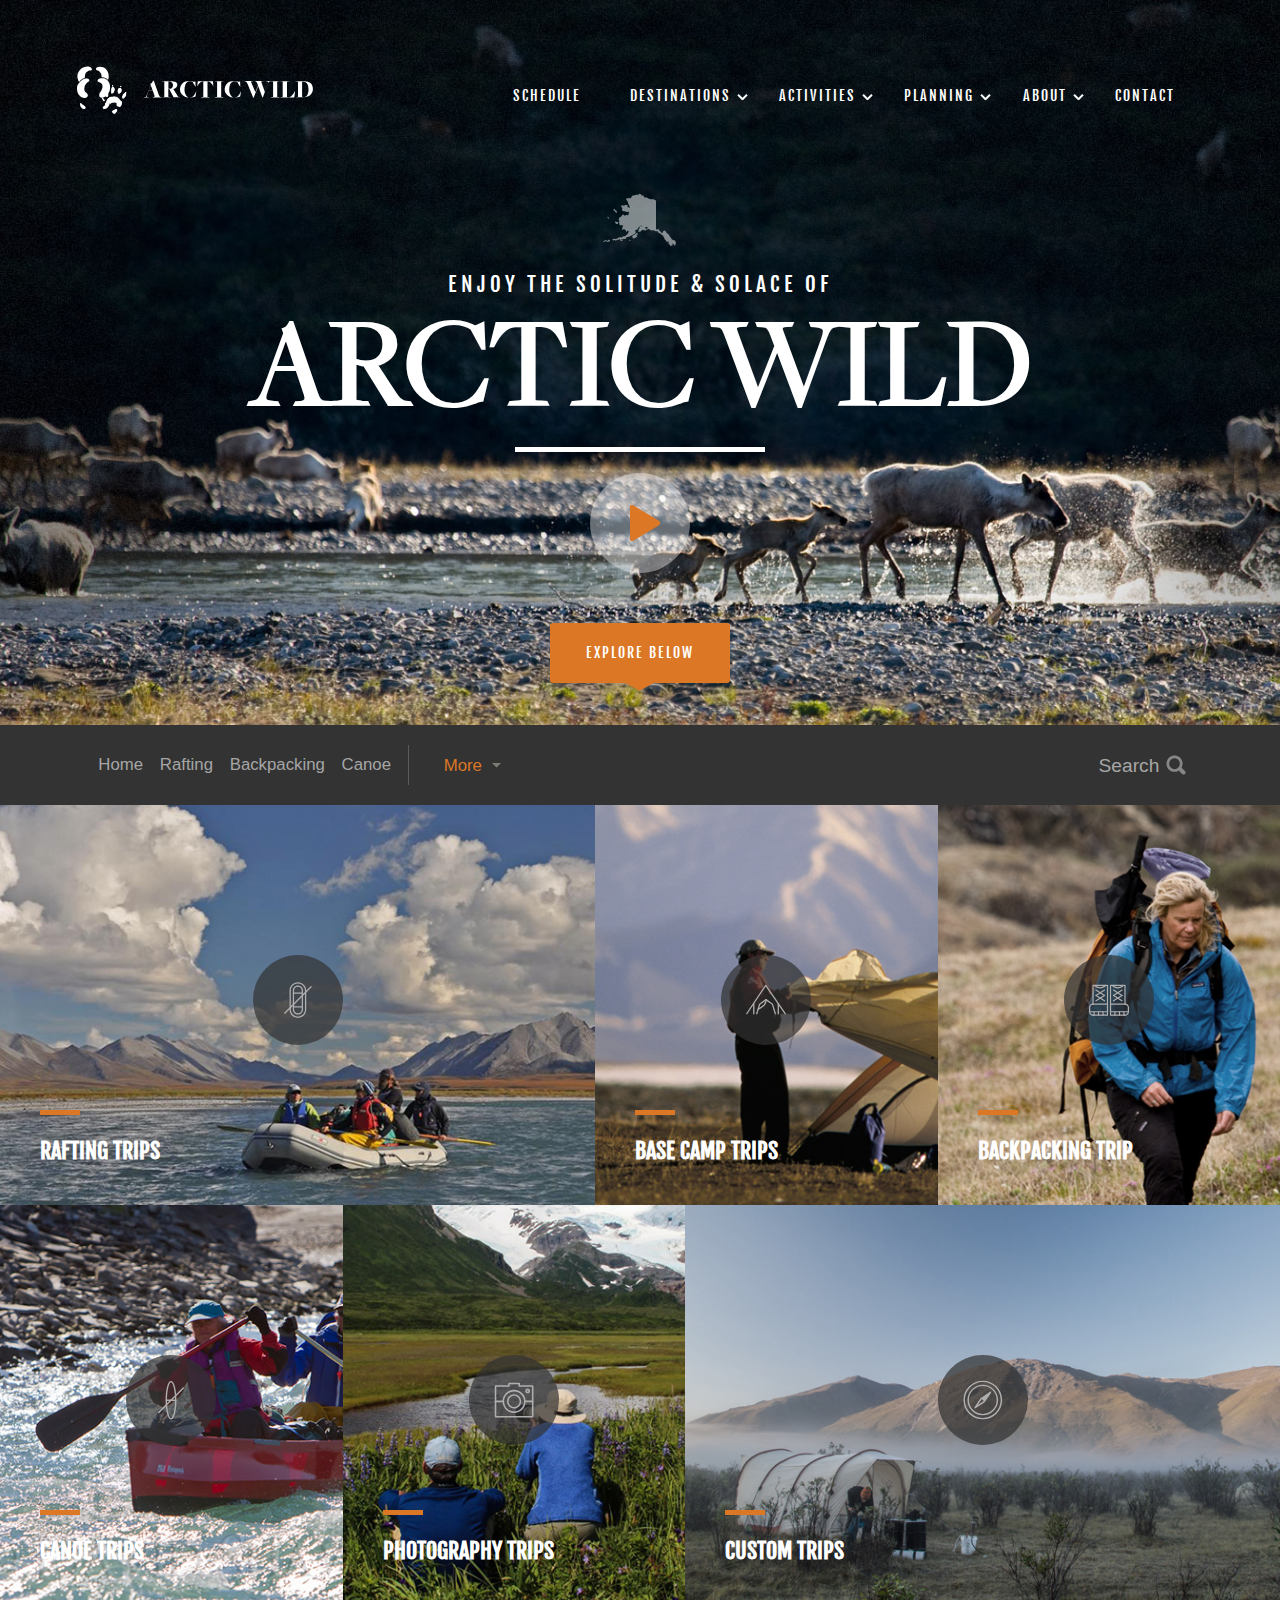
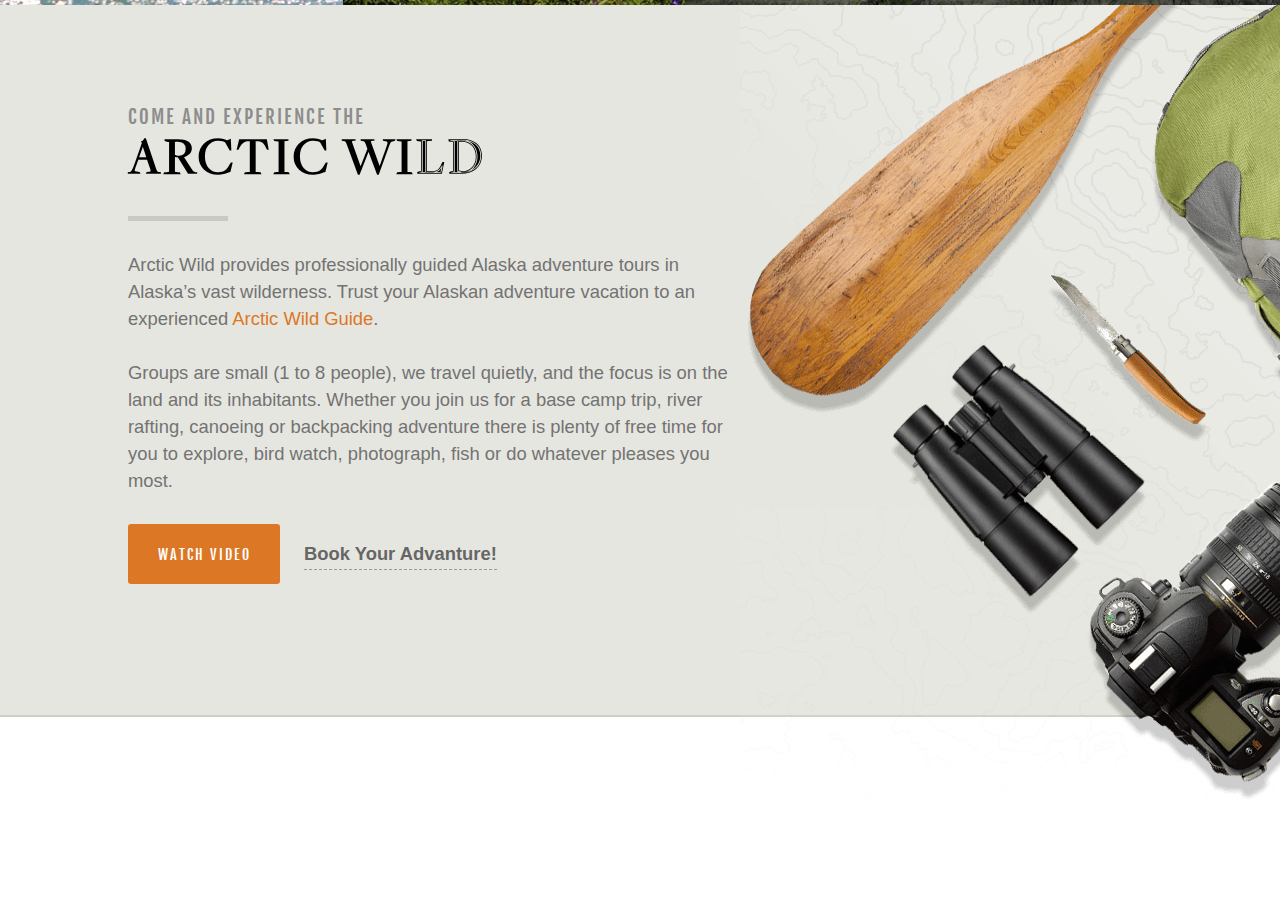
==== commit 3f603cfb: "delete testimonial" ====
--- a/index.html
+++ b/index.html
@@ -306,48 +306,6 @@
         <img src="img/experience-items.png" alt="" />
       </div>
     </div><!--end of experience-container-->
-    <div class="testimonials-container">
-      <div class= "tesimonials">
-        <div class="testimonials-text">
-          <!-- <h1 class="client1">"THE WILDERNESS WAS SPECTACULAR, THE LEADERSHIP PERFECT."</h1>
-          <h1 class="client2">"THAT FEELING OF WIDE OPEN WONDER, THE POSSIBILITIES FOR NEARLY LIMITLESS WANDERING, AND THE IMAGE OF THOSE PROUD CARIBOU...THAT WILL STAY WITH ME A LONG TIME"</h1>
-          <h1 class="client3">"OUR GUIDE WAS AN ENCYCLOPEDIA ON LEGS. HE WAS ALWAYS WILLING AND READY TO TEACH, TO TALK, TO LISTEN, TO DO ANOTHER HIKE, OR TO LIE LOW IN CAMP IF WE WERE BEAT. HE TRULY GAVE US THE TRIP WE WANTED!"</h1>
-          <h1 class="client4">"I AM JUST FINISHING MY TENTH TRIP WITH YOU GUYS. AS ALWAYS, THE TRIP WAS MORE THAN I EXPECTED AND I HAD A GREAT TIME. SEE YOU NEXT YEAR!"</h1> -->
-          <h1 class="client5">"OF ALL OUTFITTERS WITH WHOM WE HAVE WORKED (AND THAT IS QUITE A NUMBER), YOU WERE BY FAR THE MOST ORGANIZED AND RESPONSIVE."</h1>
-        </div>
-        <div class="testimonials-img">
-          <div class="previous">
-            <img src="img/testimonials-prev.png">
-          </div>
-          <div class="testimonials-img-border">
-            <img src="img/client1.jpg" class="img-client1">
-            <img src="img/client4.jpg" class="img-client4">
-            <img src="img/client5.jpg" class="img-client5">
-            <img src="img/client2.jpg" class="img-client2">
-            <img src="img/client3.jpg" class="img-client3">
-          </div>
-          <div class="next">
-            <img src="img/testimonials-next.png">
-          </div>
-        </div>
-        <div class="client-name">
-          <!-- <div class="client1">
-            <h3>Bill - <span>Kongakut Rafting</span></h3>
-          </div>
-          <div class="client2">
-            <h3>Christine - <span>Noatak River Canoe</span></h3>
-          </div>
-          <div class="client3">
-            <h3>Brent - <span>High Peaks Backpack</span></h3>
-          </div>
-          <div class="client4">
-            <h3>Glenn - <span>Gates of the Arctic Backpack</span></h3>
-          </div> -->
-          <div class="client5">
-            <h3>Eileen - <span>Canning River</span></h3>
-          </div>
-        </div>
-      </div>
-    </div><!--end testimonials-container-->
+  
   </body>
 </html>
--- a/css/main.css
+++ b/css/main.css
@@ -151,7 +151,7 @@
   margin-right: auto;
   max-width: 1100px;
   display: flex;
-  justify-content: space-around;
+  justify-content: space-between;
   align-items: center;
   background: #333333;
   background-size: cover;
@@ -160,7 +160,8 @@
   @media screen and (max-width: 1150px) {
     .sticky-nav {
       max-width: 960px;
-      padding: auto 30%; } }
+      padding: auto 30%;
+      justify-content: space-around; } }
 
 .sticky-nav-menu {
   display: flex;
@@ -570,85 +571,4 @@
 .experience-img {
   flex-grow: 1; }
 
-.testimonials-container {
-  background: #e6e6e0 url(../img/bg-testimonials.jpg) center no-repeat;
-  background-size: cover;
-  background-position: center;
-  height: 592px;
-  background-size: contain;
-  display: flex;
-  justify-content: space-around;
-  align-items: center;
-  border-bottom: 2px solid #cfcfc8; }
-
-.tesimonials {
-  height: 390px;
-  background-position: center;
-  background-repeat: no-repeat;
-  margin-left: auto;
-  margin-right: auto;
-  margin-top: 100px; }
-
-.testimonials-text {
-  width: 840px; }
-  .testimonials-text .client5 {
-    text-align: center;
-    line-height: 50px;
-    color: #5a5a5a;
-    font-size: 1.7em;
-    font-family: "Fjalla One";
-    letter-spacing: 1px; }
-
-.testimonials-img {
-  margin: 100px 0;
-  position: relative;
-  display: flex;
-  justify-content: space-between;
-  width: 840px;
-  height: 1px;
-  background: #b7b7ad; }
-  .testimonials-img .previous, .testimonials-img .next {
-    display: absolute;
-    transform: translateY(-50%);
-    height: 35px;
-    width: 35px;
-    border-radius: 100px;
-    background: #c7c7c7;
-    -webkit-transition: background 0.3s ease 0s;
-    -moz-transition: background 0.3s ease 0s;
-    transition: background 0.3s ease 0s; }
-    .testimonials-img .previous:hover, .testimonials-img .next:hover {
-      background: #bababa; }
-  .testimonials-img .previous {
-    padding: 8px 0 0 8px; }
-  .testimonials-img .next {
-    padding: 8px 0 0 6px; }
-
-.testimonials-img-border {
-  position: absolute;
-  left: 50%;
-  transform: translate(-50%, -50%);
-  width: 560px; }
-  .testimonials-img-border img {
-    border-radius: 100px;
-    height: 61.75px;
-    width: 61.75px;
-    vertical-align: middle;
-    margin: 0 20px; }
-  .testimonials-img-border .img-client5 {
-    height: 97px;
-    width: 97px; }
-
-.client-name h3 {
-  color: #737373;
-  font-size: 1.4em;
-  font-family: "FreightBigBook";
-  font-weight: 900;
-  text-align: center; }
-  .client-name h3 span {
-    color: #737373;
-    font-size: 0.8em;
-    font-family: arial;
-    font-weight: normal; }
-
 /*# sourceMappingURL=main.css.map */
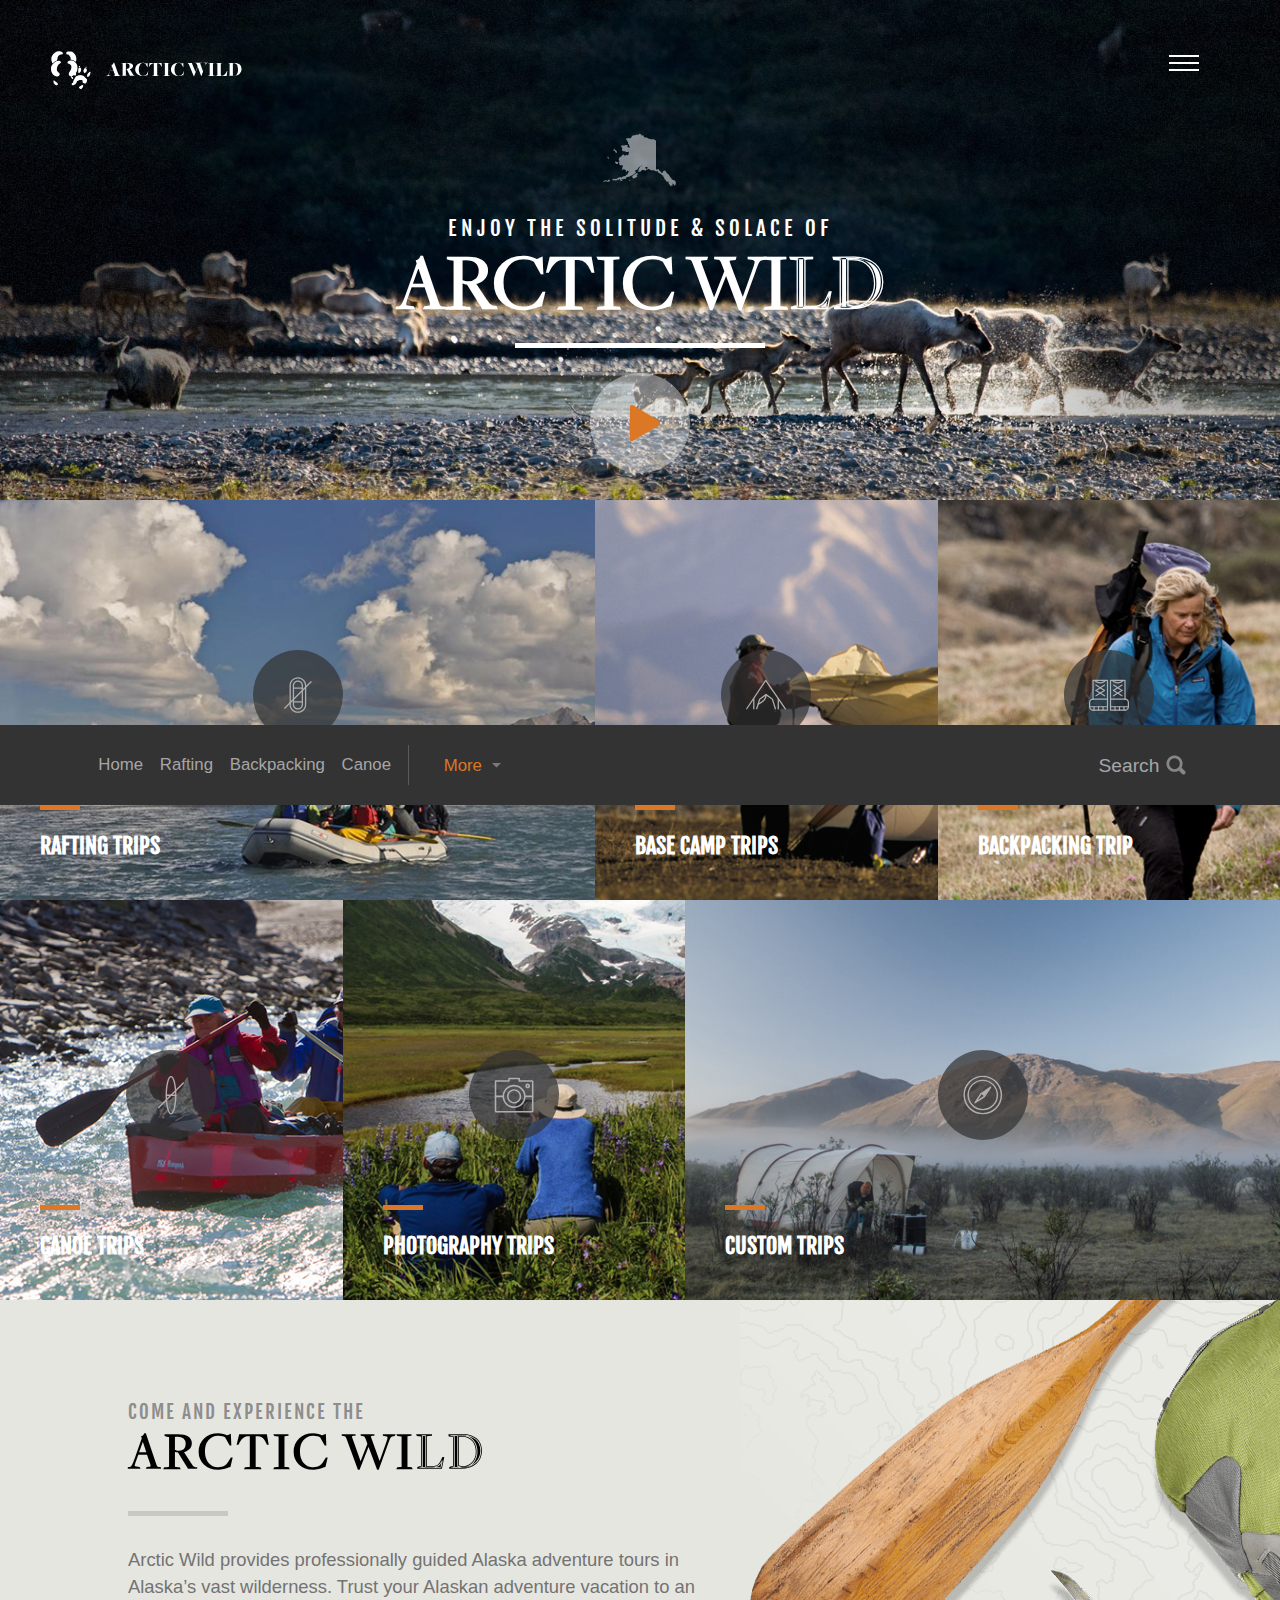
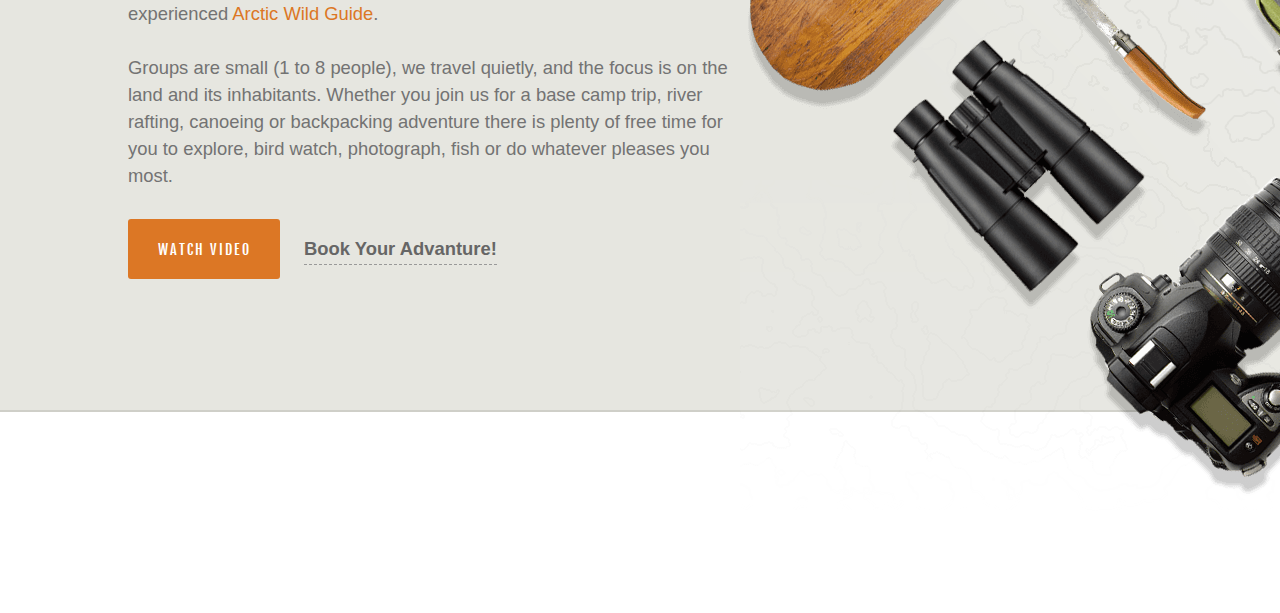
==== commit 434a670b: "add top container media query" ====
--- a/index.html
+++ b/index.html
@@ -10,6 +10,7 @@
   integrity="sha256-BbhdlvQf/xTY9gja0Dq3HiwQF8LaCRTXxZKRutelT44="
   crossorigin="anonymous"></script>
     <script type="text/javascript" src="scripts/scripts.js"></script>
+    <meta name="viewport" content="width=device-width, initial-scale=1">
     <meta charset="utf-8">
     <title>arctic wild</title>
   </head>
@@ -306,6 +307,6 @@
         <img src="img/experience-items.png" alt="" />
       </div>
     </div><!--end of experience-container-->
-  
+
   </body>
 </html>
--- a/css/main.css
+++ b/css/main.css
@@ -4,59 +4,9 @@
 *, *::after, *::before {
   box-sizing: inherit; }
 
-.top-container {
-  color: white;
-  font-weight: 100; }
-  .top-container a {
-    color: white;
-    text-decoration: none; }
-    .top-container a::after {
-      clear: both;
-      content: "";
-      display: block; }
-
-.main-ul li {
-  padding: 12px 0;
-  list-style: none;
-  color: #646461;
-  font-size: 1.6em;
-  font-family: "Fjalla One";
-  font-weight: bold;
-  letter-spacing: 2px; }
-
-.sub-ul li {
-  padding: 8px 0;
-  list-style: none;
-  color: #e0e0e0;
-  font-size: 0.88em;
-  font-family: '"Open Sans", sans-serif';
-  font-weight: lighter;
-  letter-spacing: 0;
-  border-bottom: 1px solid #646461; }
-
-.text h3 {
-  color: inherit;
-  font-size: 1.3em;
-  font-family: "Fjalla One";
-  font-weight: lighter;
-  letter-spacing: 4px; }
-.text h1 {
-  color: inherit;
-  font-size: 8em;
-  font-family: "FreightBigBook";
-  font-weight: 900; }
-
-.cards-card-text {
-  position: absolute;
-  bottom: 40px;
-  left: 40px;
-  color: white;
-  font-size: 1.4em;
-  font-family: "Fjalla One";
-  font-weight: bold; }
-
 .mobile-menu-btn {
   margin-top: 30px;
+  margin-right: 70px;
   cursor: pointer;
   width: 30px;
   display: none; }
@@ -66,6 +16,10 @@
     height: 2px;
     background: white;
     margin: 5px 0; }
+  @media screen and (min-width: 770px) {
+    .mobile-menu-btn {
+      display: block;
+      margin-right: 30px; } }
 
 .play-btn {
   margin-top: 10px;
@@ -127,136 +81,6 @@
     transform: scale(1.2);
     background: rgba(50, 50, 50, 0.7); }
 
-.sticky-nav-wrapper {
-  position: absolute;
-  width: 100%;
-  top: 725px;
-  z-index: 3;
-  background: #333333;
-  background-size: cover;
-  background-position: center;
-  height: 80px; }
-
-.fixed {
-  position: fixed;
-  top: 0; }
-
-.sticky-nav-scrolled {
-  position: fixed;
-  top: 0;
-  width: 100%; }
-
-.sticky-nav {
-  margin-left: auto;
-  margin-right: auto;
-  max-width: 1100px;
-  display: flex;
-  justify-content: space-between;
-  align-items: center;
-  background: #333333;
-  background-size: cover;
-  background-position: center;
-  height: 80px; }
-  @media screen and (max-width: 1150px) {
-    .sticky-nav {
-      max-width: 960px;
-      padding: auto 30%;
-      justify-content: space-around; } }
-
-.sticky-nav-menu {
-  display: flex;
-  height: 80px;
-  justify-content: space-around;
-  align-items: center;
-  width: 430px; }
-  .sticky-nav-menu > li {
-    height: 40px;
-    list-style: none;
-    color: #a6a6a6;
-    font-size: 1.05em;
-    font-family: arial;
-    font-weight: normal; }
-    @media screen and (max-width: 1150px) {
-      .sticky-nav-menu > li {
-        font-size: .9em; } }
-
-.gray {
-  padding-top: 10px; }
-  .gray:hover {
-    color: white; }
-
-.white {
-  padding-top: 10px;
-  color: white; }
-  .white:hover {
-    color: #dc7725; }
-
-.orange {
-  border-left: 1px solid #5a5a5a;
-  padding-top: 1px;
-  position: relative; }
-  .orange p {
-    display: inline-block;
-    margin-left: 25px;
-    color: #dc7725;
-    padding: 10px; }
-  .orange img {
-    display: inline-block;
-    vertical-align: middle;
-    margin-left: -5px;
-    margin-top: -1px; }
-  .orange .more {
-    display: none; }
-  .orange:hover p {
-    background: #404040;
-    color: #dc7725; }
-  .orange:hover img {
-    background: #404040; }
-  .orange:hover .more {
-    position: absolute;
-    color: silver;
-    display: none;
-    background: #404040;
-    border-radius: 2px;
-    display: block;
-    top: 40px;
-    left: 25px;
-    width: 200px;
-    z-index: 2; }
-
-.more li {
-  padding: 15px 20px;
-  color: #8d8d8d;
-  font-size: 0.9em;
-  font-family: arial;
-  font-weight: lighter;
-  list-style: none;
-  border-bottom: 1px solid #8d8d8d; }
-  .more li:hover {
-    color: white; }
-
-.no-border {
-  border-bottom: 0; }
-
-.sticky-nav-search {
-  display: flex;
-  justify-content: space-around;
-  color: #a6a6a6;
-  width: 95px; }
-  .sticky-nav-search h3 {
-    color: inherit;
-    font-size: 1.2em;
-    font-family: arial;
-    font-weight: 500;
-    margin-top: 10px; }
-    .sticky-nav-search h3:hover {
-      color: white; }
-    @media screen and (max-width: 1150px) {
-      .sticky-nav-search h3 {
-        font-size: 1em; } }
-  .sticky-nav-search img {
-    vertical-align: middle; }
-
 * {
   margin: 0;
   padding: 0; }
@@ -272,7 +96,19 @@
   background: url("../img/bg-top.jpg");
   background-size: cover;
   background-position: center;
-  height: 805px; }
+  height: 805px;
+  color: white;
+  font-weight: 100; }
+  .top-container a {
+    color: white;
+    text-decoration: none; }
+    .top-container a::after {
+      clear: both;
+      content: "";
+      display: block; }
+  @media screen and (min-width: 770px) {
+    .top-container {
+      height: 500px; } }
 
 .nav-bar {
   padding: 40px 6%;
@@ -285,14 +121,24 @@
     vertical-align: middle; }
     .nav-bar .nav-bar-logo svg:first-child {
       width: 50px; }
+      @media screen and (min-width: 770px) {
+        .nav-bar .nav-bar-logo svg:first-child {
+          width: 40px; } }
     .nav-bar .nav-bar-logo svg:last-child {
       height: 50px;
       width: 180px;
       margin-left: 5px; }
+      @media screen and (min-width: 770px) {
+        .nav-bar .nav-bar-logo svg:last-child {
+          height: 50px;
+          width: 144px; } }
   @media screen and (max-width: 1150px) {
     .nav-bar {
       padding: 40px 5%;
       padding-right: 0px; } }
+  @media screen and (min-width: 770px) {
+    .nav-bar {
+      padding: 20px 4% 0 4%; } }
 
 .menu {
   margin-top: 30px;
@@ -333,6 +179,9 @@
       .menu > li:hover:first-of-type, .menu > li:hover:last-of-type {
         background: none;
         color: #dc7725; }
+  @media screen and (min-width: 770px) {
+    .menu {
+      display: none; } }
 
 .menu-sub {
   display: none;
@@ -355,13 +204,16 @@
       color: white; }
   .menu-sub .no-border {
     border-bottom: 0; }
+  @media screen and (min-width: 770px) {
+    .menu-sub {
+      display: block; } }
 
 .mobile-menu {
   position: absolute;
   right: -250px;
   top: 0;
   background: #343433;
-  height: 1081px;
+  height: 100%;
   width: 250px;
   padding: 30px; }
 
@@ -370,6 +222,25 @@
 
 .sub-ul {
   margin-bottom: 30px; }
+
+.main-ul li {
+  padding: 12px 0;
+  list-style: none;
+  color: #646461;
+  font-size: 1.6em;
+  font-family: "Fjalla One";
+  font-weight: bold;
+  letter-spacing: 2px; }
+
+.sub-ul li {
+  padding: 8px 0;
+  list-style: none;
+  color: #e0e0e0;
+  font-size: 0.88em;
+  font-family: arial;
+  font-weight: lighter;
+  letter-spacing: 0;
+  border-bottom: 1px solid #646461; }
 
 .js-navbar-open {
   -webkit-transform: translateX(-250px);
@@ -385,20 +256,169 @@
   flex-direction: column;
   justify-content: space-between;
   align-items: center; }
-
-.text {
-  text-align: center; }
-
-.white-border {
-  width: 250px;
-  height: 5px;
-  background: white; }
+  .main-content .text {
+    text-align: center; }
+    .main-content .text h3 {
+      color: inherit;
+      font-size: 1.3em;
+      font-family: "Fjalla One";
+      font-weight: lighter;
+      letter-spacing: 4px; }
+    .main-content .text h1 {
+      color: inherit;
+      font-size: 8em;
+      font-family: "FreightBigBook";
+      font-weight: 900; }
+      @media screen and (min-width: 770px) {
+        .main-content .text h1 {
+          font-size: 5em; } }
+  .main-content .white-border {
+    width: 250px;
+    height: 5px;
+    background: white; }
+  @media screen and (min-width: 770px) {
+    .main-content {
+      height: 353px;
+      width: 100%; } }
 
 .bottom-content {
   display: flex;
   justify-content: center;
   align-items: center;
   margin-top: 50px; }
+  @media screen and (min-width: 770px) {
+    .bottom-content {
+      display: none; } }
+
+.sticky-nav-wrapper {
+  position: absolute;
+  width: 100%;
+  top: 725px;
+  z-index: 3;
+  background: #333333;
+  background-size: cover;
+  background-position: center;
+  height: 80px; }
+
+.fixed {
+  position: fixed;
+  top: 0; }
+
+.sticky-nav-scrolled {
+  position: fixed;
+  top: 0;
+  width: 100%; }
+
+.sticky-nav {
+  margin-left: auto;
+  margin-right: auto;
+  max-width: 1100px;
+  display: flex;
+  justify-content: space-between;
+  align-items: center;
+  background: #333333;
+  background-size: cover;
+  background-position: center;
+  height: 80px; }
+  @media screen and (max-width: 1150px) {
+    .sticky-nav {
+      max-width: 960px;
+      padding: auto 30%;
+      justify-content: space-around; } }
+
+.sticky-nav-menu {
+  display: flex;
+  height: 80px;
+  justify-content: space-around;
+  align-items: center;
+  width: 430px; }
+  .sticky-nav-menu > li {
+    height: 40px;
+    list-style: none;
+    color: #a6a6a6;
+    font-size: 1.05em;
+    font-family: arial;
+    font-weight: normal; }
+    @media screen and (max-width: 1150px) {
+      .sticky-nav-menu > li {
+        font-size: .9em; } }
+
+.gray {
+  padding-top: 10px; }
+  .gray:hover {
+    color: white; }
+
+.white {
+  padding-top: 10px;
+  color: white; }
+  .white:hover {
+    color: #dc7725; }
+
+.orange {
+  border-left: 1px solid #5a5a5a;
+  padding-top: 1px;
+  position: relative; }
+  .orange p {
+    display: inline-block;
+    margin-left: 25px;
+    color: #dc7725;
+    padding: 10px; }
+  .orange img {
+    display: inline-block;
+    vertical-align: middle;
+    margin-left: -5px;
+    margin-top: -1px; }
+  .orange .more {
+    display: none; }
+  .orange:hover p {
+    background: #404040;
+    color: #dc7725; }
+  .orange:hover img {
+    background: #404040; }
+  .orange:hover .more {
+    position: absolute;
+    color: silver;
+    display: none;
+    background: #404040;
+    border-radius: 2px;
+    display: block;
+    top: 40px;
+    left: 25px;
+    width: 200px;
+    z-index: 2; }
+
+.more li {
+  padding: 15px 20px;
+  color: #8d8d8d;
+  font-size: 0.9em;
+  font-family: arial;
+  font-weight: lighter;
+  list-style: none;
+  border-bottom: 1px solid #8d8d8d; }
+  .more li:hover {
+    color: white; }
+
+.no-border {
+  border-bottom: 0; }
+
+.sticky-nav-search {
+  display: flex;
+  justify-content: space-around;
+  color: #a6a6a6;
+  width: 95px; }
+  .sticky-nav-search h3 {
+    color: inherit;
+    font-size: 1.2em;
+    font-family: arial;
+    font-weight: 500;
+    margin-top: 10px; }
+    .sticky-nav-search h3:hover {
+      color: white; }
+    @media screen and (max-width: 1150px) {
+      .sticky-nav-search h3 {
+        font-size: 1em; } }
+  .sticky-nav-search img {
+    vertical-align: middle; }
 
 .cards {
   background: #d1d1c9;
@@ -500,6 +520,15 @@
   bottom: 90px;
   left: 40px; }
 
+.cards-card-text {
+  position: absolute;
+  bottom: 40px;
+  left: 40px;
+  color: white;
+  font-size: 1.4em;
+  font-family: "Fjalla One";
+  font-weight: bold; }
+
 .experience-container {
   display: flex;
   justify-content: flex-start;
